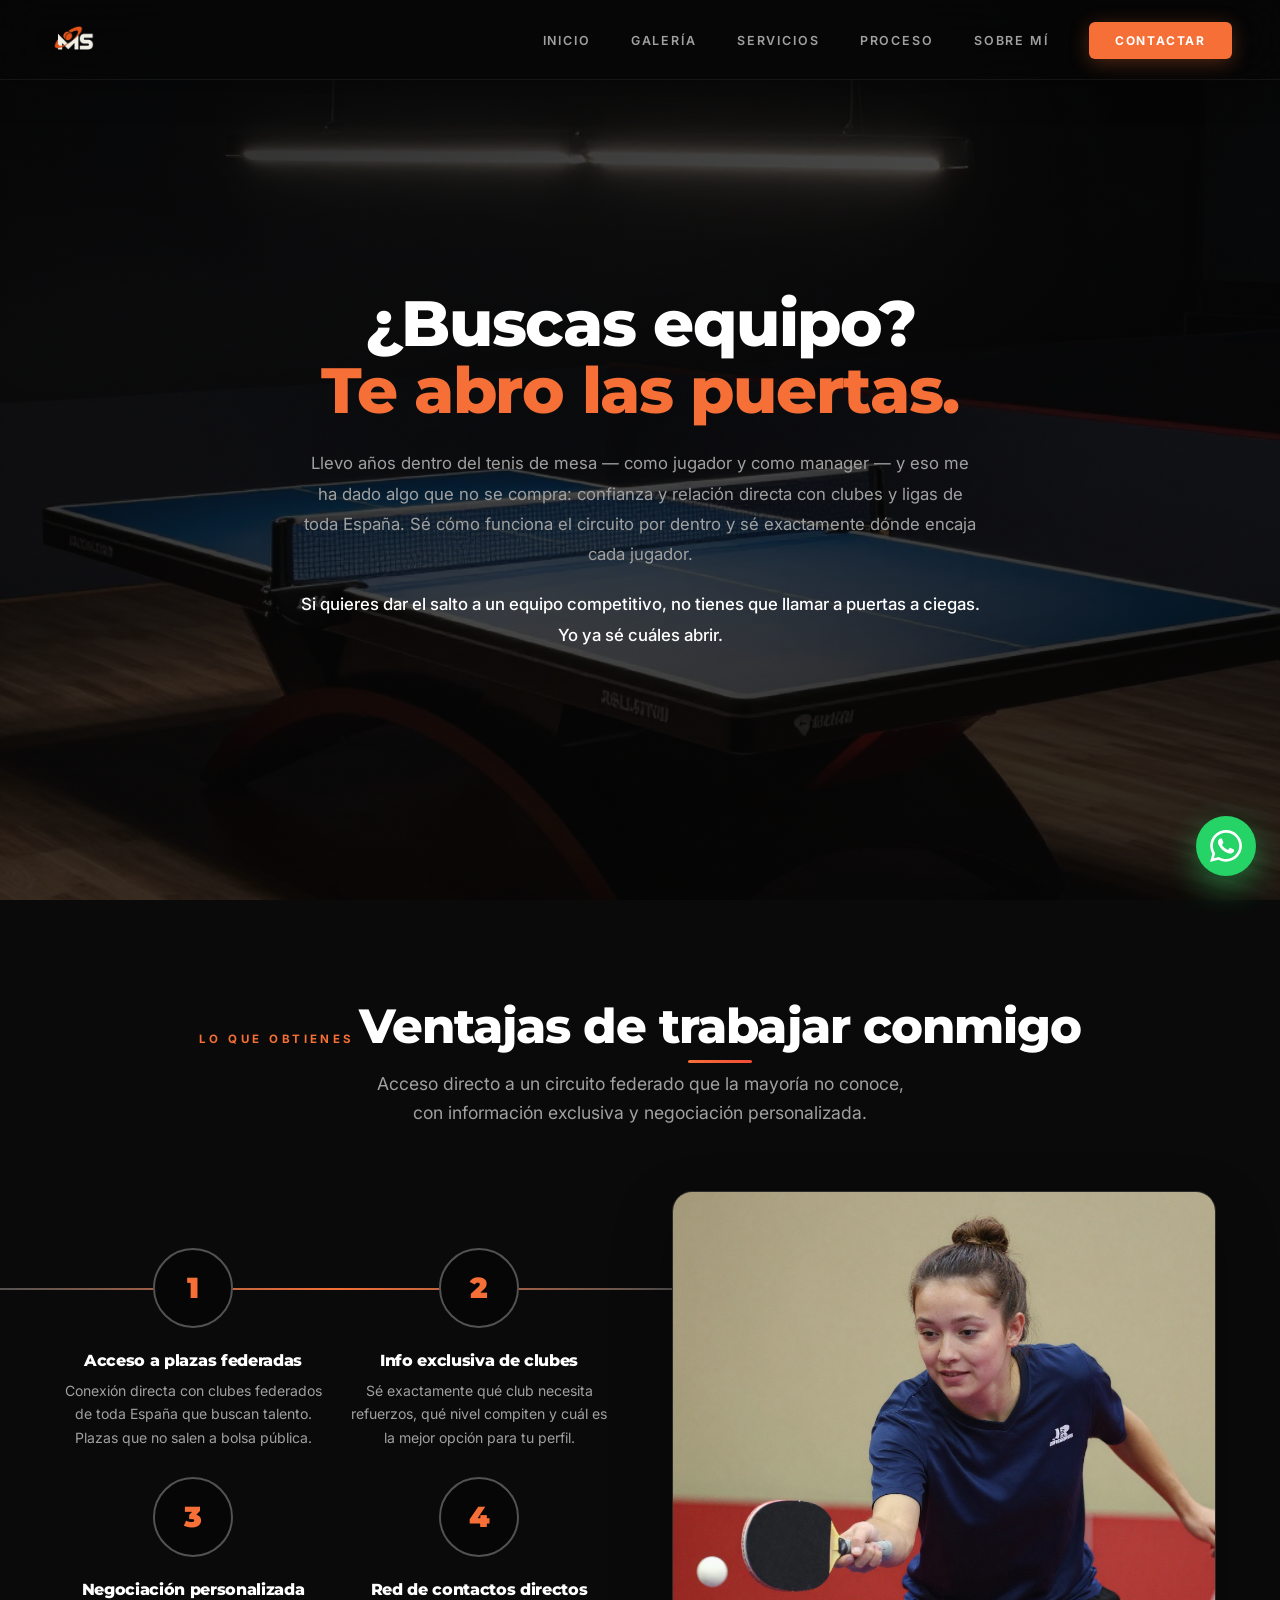
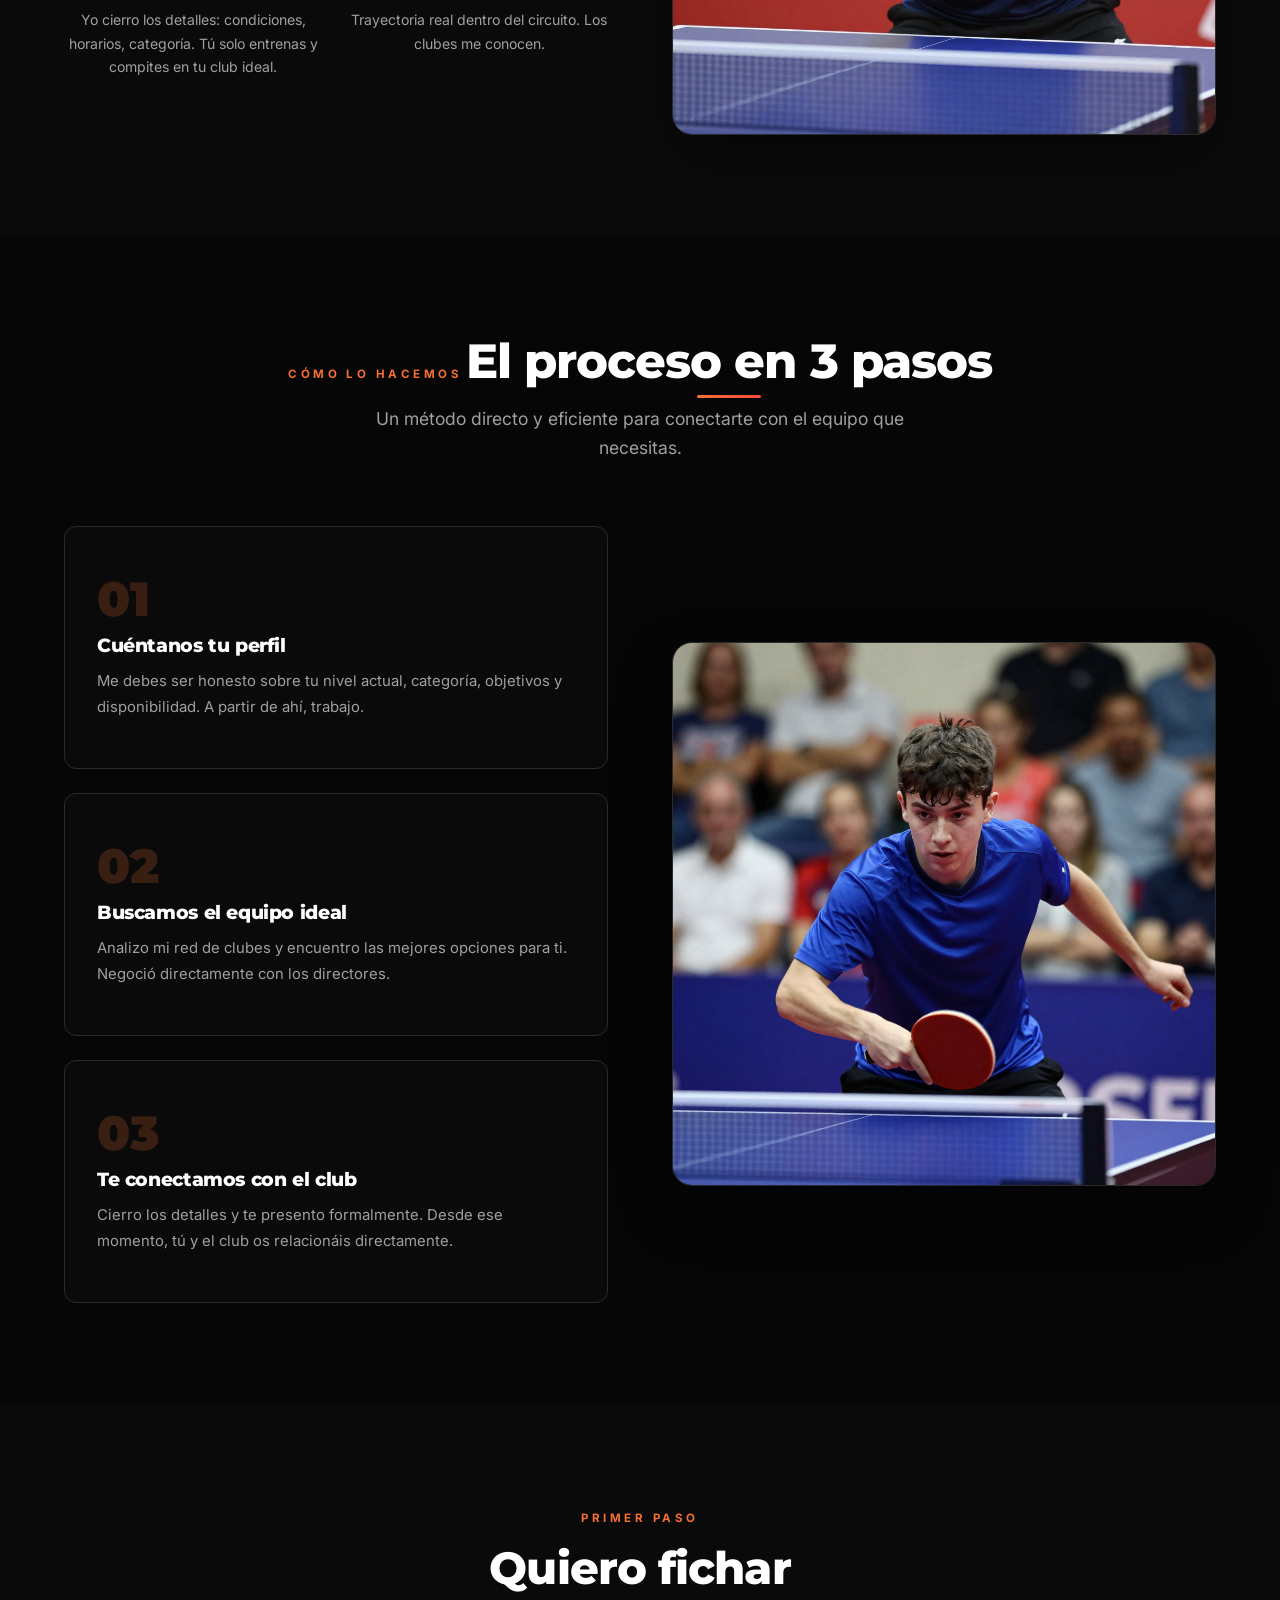
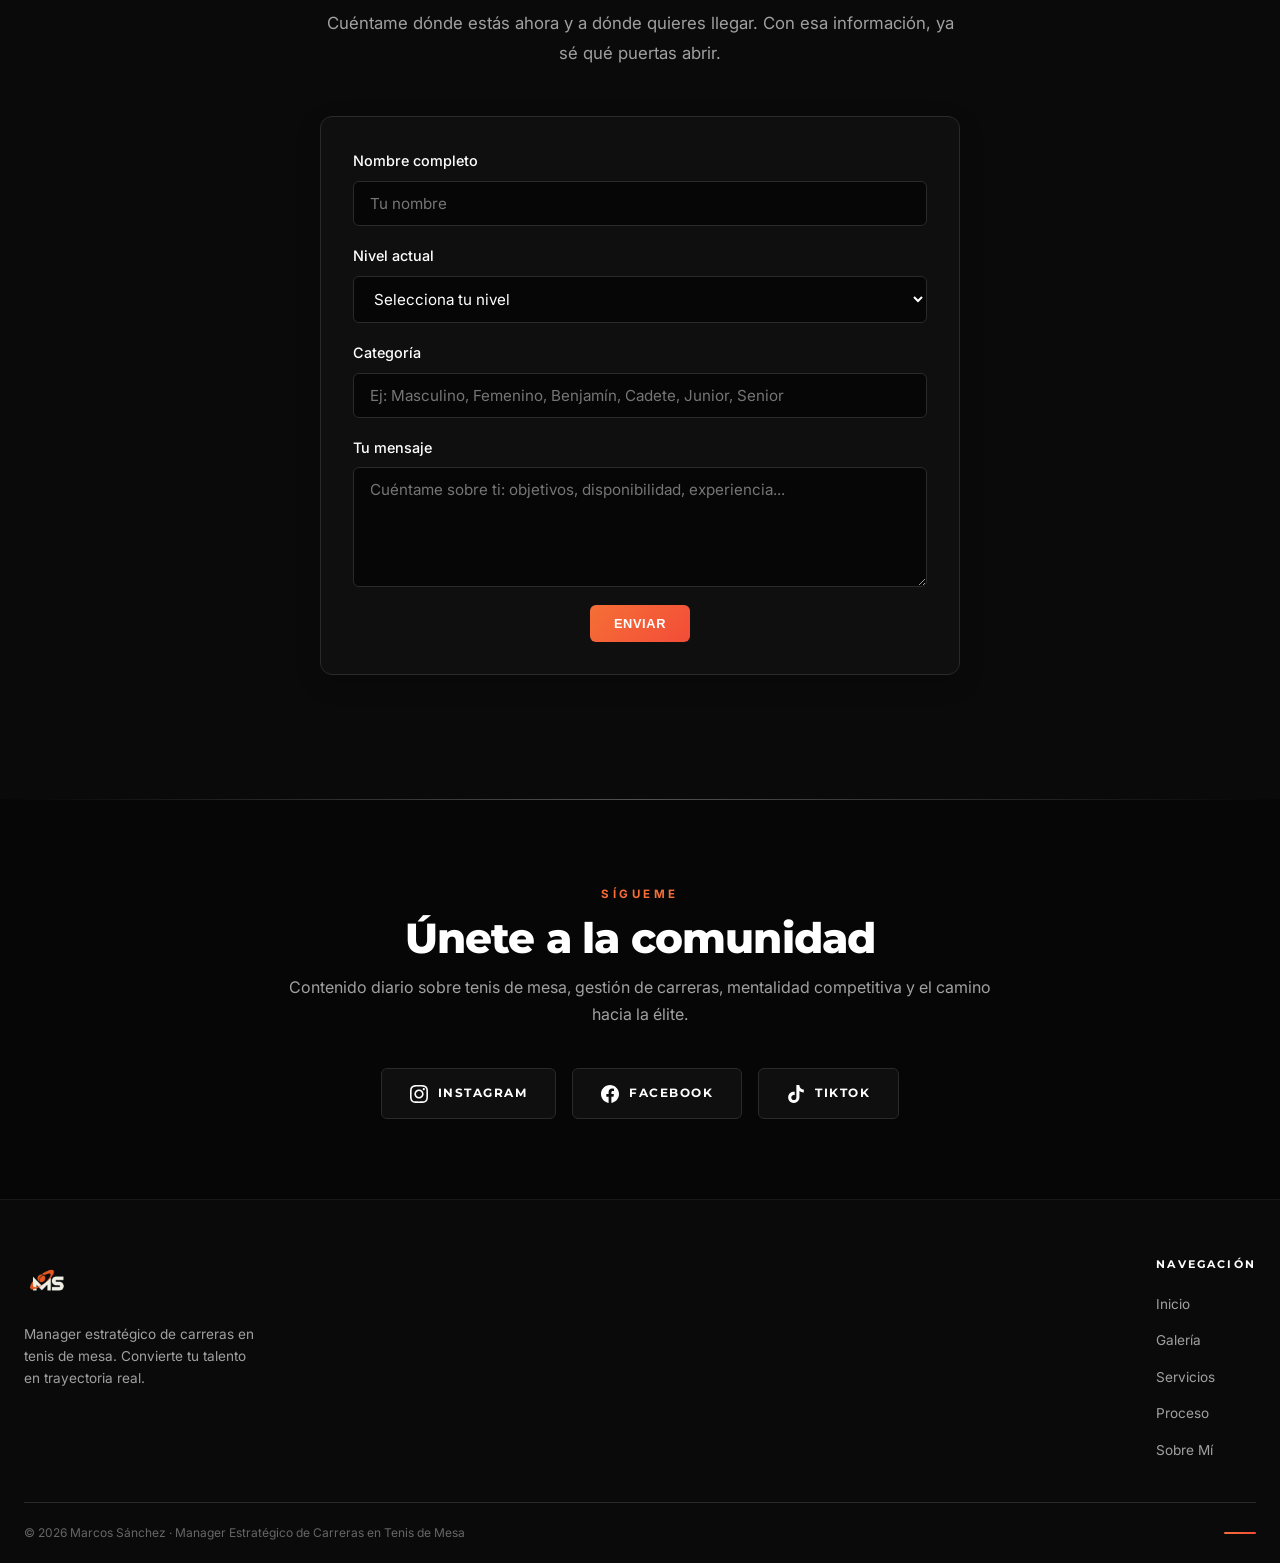
==== fichajes.html @ 92ba045b "Add fichajes page and new images" ====
<!DOCTYPE html>
<html lang="es">
<head>
  <meta charset="UTF-8">
  <meta name="viewport" content="width=device-width, initial-scale=1.0">
  <title>Servicio de Fichajes | Marcos Sánchez — Manager Estratégico de Carreras</title>
  <meta name="description" content="Servicio de intermediación de fichajes: conecta con clubes competitivos y equipos federados en España. Negocia tu entrada al circuito con asesoría estratégica.">
  <link rel="stylesheet" href="css/main.css">
  <style>
    /* ── Estilos específicos de fichajes.html ── */

    /* Hero */
    .hero-fichajes {
      min-height: 100vh;
      display: flex;
      align-items: center;
      position: relative;
      overflow: hidden;
      padding: 140px 24px 100px;
    }

    .hero-fichajes__bg {
      position: absolute;
      inset: 0;
      z-index: 0;
    }

    .hero-fichajes__bg img {
      width: 100%;
      height: 100%;
      object-fit: cover;
      object-position: center 30%;
      opacity: 0.5;
    }

    .hero-fichajes__bg::after {
      content: '';
      position: absolute;
      inset: 0;
      background: linear-gradient(
        135deg,
        rgba(6,6,6,0.70) 0%,
        rgba(6,6,6,0.45) 50%,
        rgba(6,6,6,0.65) 100%
      );
    }

    .hero-fichajes__inner {
      position: relative;
      z-index: 1;
      max-width: 1200px;
      margin: 0 auto;
      width: 100%;
      display: flex;
      flex-direction: column;
      align-items: center;
      text-align: center;
    }

    .hero-fichajes__badge {
      display: inline-block;
      background: var(--accent);
      color: #fff;
      padding: 9px 22px;
      font-size: 0.7rem;
      font-weight: 700;
      text-transform: uppercase;
      letter-spacing: 0.3em;
      border-radius: 3px;
      margin-bottom: 28px;
    }

    .hero-fichajes__title {
      font-size: clamp(2.4rem, 6vw, 4rem);
      line-height: 1.05;
      margin-bottom: 24px;
      max-width: 760px;
    }

    .hero-fichajes__title span {
      color: var(--accent);
    }

    .hero-fichajes__desc {
      font-size: 1.05rem;
      color: var(--text-muted);
      line-height: 1.8;
      margin-bottom: 20px;
      max-width: 680px;
    }

    .hero-fichajes__desc-long {
      display: block;
    }

    /* Timeline horizontal */
    .timeline { background: var(--bg-section); }

    .timeline__contenido {
      display: grid;
      grid-template-columns: 1fr 1fr;
      gap: 64px;
      align-items: center;
    }

    .timeline__grid {
      display: grid;
      grid-template-columns: repeat(2, 1fr);
      gap: 28px;
      position: relative;
    }

    .timeline__grid::before {
      content: '';
      position: absolute;
      top: 40px;
      left: -12%;
      right: -12%;
      height: 2px;
      background: linear-gradient(90deg, var(--border-mid), var(--accent), var(--border-mid));
      z-index: 0;
    }

    .timeline__img {
      position: relative;
    }

    .timeline__img img {
      width: 100%;
      height: auto;
      border-radius: var(--radius-lg);
      border: 1px solid var(--border);
      box-shadow: 0 24px 60px rgba(0,0,0,0.3);
    }

    .timeline__point {
      text-align: center;
      position: relative;
      z-index: 1;
    }

    .timeline__circle {
      width: 80px;
      height: 80px;
      background: var(--bg);
      border: 2px solid var(--border-mid);
      border-radius: 50%;
      display: flex;
      align-items: center;
      justify-content: center;
      margin: 0 auto 24px;
      font-family: 'Montserrat', sans-serif;
      font-weight: 900;
      font-size: 1.8rem;
      color: var(--accent);
      transition: all var(--transition);
    }

    .timeline__point:hover .timeline__circle {
      border-color: var(--accent);
      background: var(--accent);
      color: #fff;
      box-shadow: 0 8px 24px rgba(245,111,54,0.35);
    }

    .timeline__point h3 {
      font-size: 1rem;
      margin-bottom: 10px;
    }

    .timeline__point p {
      color: var(--text-muted);
      font-size: 0.88rem;
      line-height: 1.65;
    }

    /* Flujo de 3 pasos */
    .flujo { background: var(--bg); }

    .flujo__contenido {
      display: grid;
      grid-template-columns: 1fr 1fr;
      gap: 64px;
      align-items: center;
    }

    .flujo__pasos {
      display: grid;
      grid-template-columns: 1fr;
      gap: 24px;
    }

    .flujo__img {
      position: relative;
    }

    .flujo__img img {
      width: 100%;
      height: auto;
      border-radius: var(--radius-lg);
      border: 1px solid var(--border);
      box-shadow: 0 24px 60px rgba(0,0,0,0.3);
    }

    .paso-flujo {
      background: var(--bg-section);
      border: 1px solid var(--border);
      border-radius: var(--radius-md);
      padding: 48px 32px;
      position: relative;
      overflow: hidden;
      transition: all var(--transition);
    }

    .paso-flujo::before {
      content: '';
      position: absolute;
      top: 0;
      left: 0;
      width: 100%;
      height: 3px;
      background: linear-gradient(90deg, var(--accent), var(--accent-alt));
      transform: scaleX(0);
      transition: transform var(--transition);
    }

    .paso-flujo:hover {
      border-color: var(--accent);
      transform: translateY(-6px);
      box-shadow: var(--shadow-accent);
    }

    .paso-flujo:hover::before {
      transform: scaleX(1);
    }

    .paso-flujo__num {
      font-family: 'Montserrat', sans-serif;
      font-size: 3rem;
      font-weight: 900;
      color: var(--accent);
      opacity: 0.2;
      line-height: 1;
      margin-bottom: 12px;
    }

    .paso-flujo h3 {
      font-size: 1.2rem;
      margin-bottom: 12px;
    }

    .paso-flujo p {
      color: var(--text-muted);
      font-size: 0.93rem;
      line-height: 1.75;
    }

    /* Formulario CTA */
    .cta-formulario { background: var(--bg-section); }

    .cta-formulario__inner {
      max-width: 640px;
      margin: 0 auto;
      text-align: center;
    }

    .cta-formulario h2 {
      font-size: clamp(2rem, 5vw, 2.8rem);
      margin-bottom: 16px;
    }

    .cta-formulario__desc {
      color: var(--text-muted);
      font-size: 1.05rem;
      margin-bottom: 48px;
      line-height: 1.75;
    }

    .formulario {
      display: grid;
      gap: 18px;
      margin-bottom: 24px;
      background: var(--bg-card);
      border: 1px solid var(--border);
      border-radius: var(--radius-md);
      padding: 32px;
      box-shadow: 0 8px 24px rgba(0,0,0,0.2);
    }

    .form-group {
      display: flex;
      flex-direction: column;
      text-align: left;
    }

    .form-group label {
      font-size: 0.9rem;
      font-weight: 500;
      color: var(--text);
      margin-bottom: 8px;
    }

    .form-group input,
    .form-group select,
    .form-group textarea {
      background: var(--bg);
      border: 1px solid var(--border);
      border-radius: var(--radius-sm);
      padding: 12px 16px;
      font-family: 'Inter', sans-serif;
      font-size: 0.95rem;
      color: var(--text);
      transition: all var(--transition);
    }

    .form-group input:focus,
    .form-group select:focus,
    .form-group textarea:focus {
      outline: none;
      border-color: var(--accent);
      box-shadow: 0 0 0 3px rgba(245, 111, 54, 0.1);
    }

    .form-group textarea {
      resize: vertical;
      min-height: 120px;
    }

    .formulario__btn {
      background: linear-gradient(135deg, var(--accent), var(--accent-alt));
      color: #fff;
      border: none;
      padding: 11px 24px;
      font-size: 0.8rem;
      font-weight: 600;
      border-radius: var(--radius-sm);
      cursor: pointer;
      transition: all var(--transition);
      text-transform: uppercase;
      letter-spacing: 0.05em;
      display: block;
      width: fit-content;
      margin: 0 auto;
    }

    .formulario__btn:hover {
      transform: translateY(-2px);
      box-shadow: 0 12px 32px rgba(245, 111, 54, 0.28);
    }

    /* ── Responsive ── */
    @media (max-width: 1024px) {
      .hero-fichajes {
        padding: 110px 20px 80px;
        min-height: 90vh;
      }

      .timeline__grid {
        grid-template-columns: repeat(2, 1fr);
        gap: 24px;
      }

      .timeline__grid::before {
        display: none;
      }
    }

    @media (max-width: 900px) {
      .flujo__contenido {
        grid-template-columns: 1fr;
        gap: 40px;
      }

      .timeline__contenido {
        grid-template-columns: 1fr;
        gap: 40px;
      }

      .timeline__grid {
        grid-template-columns: repeat(2, 1fr);
      }

      .timeline__grid::before {
        display: none;
      }
    }

    @media (max-width: 768px) {
      .hero-fichajes {
        padding: 90px 18px 60px;
      }

      .hero-fichajes__title {
        font-size: clamp(1.8rem, 6vw, 2.8rem);
        margin-bottom: 16px;
      }

      .hero-fichajes__desc {
        font-size: 0.95rem;
        line-height: 1.65;
      }

      .hero-fichajes__desc-long {
        display: none;
      }

      .hero-fichajes__badge {
        font-size: 0.58rem;
        letter-spacing: 0.2em;
        padding: 7px 14px;
        margin-bottom: 18px;
      }

      .timeline__circle {
        width: 64px;
        height: 64px;
        font-size: 1.4rem;
        margin-bottom: 18px;
      }

      .timeline__point h3 {
        font-size: 0.95rem;
      }

      .paso-flujo {
        padding: 36px 24px;
      }

      .paso-flujo__num {
        font-size: 2.2rem;
      }

      .paso-flujo h3 {
        font-size: 1.05rem;
      }

      .cta-formulario h2 {
        font-size: clamp(1.5rem, 5vw, 2rem);
      }

      .cta-formulario__desc {
        font-size: 0.95rem;
        margin-bottom: 36px;
      }

      .formulario {
        padding: 24px;
      }
    }

    @media (max-width: 540px) {
      .hero-fichajes {
        padding: 84px 16px 50px;
        min-height: auto;
      }

      .hero-fichajes__title {
        font-size: clamp(1.35rem, 7vw, 1.8rem);
        line-height: 1.15;
      }

      .timeline__grid {
        gap: 18px;
      }

      .timeline__circle {
        width: 56px;
        height: 56px;
        font-size: 1.2rem;
      }

      .paso-flujo {
        padding: 28px 20px;
      }

      .paso-flujo__num {
        font-size: 2rem;
      }

      .cta-formulario h2 {
        font-size: clamp(1.3rem, 7vw, 1.7rem);
      }

      .formulario {
        gap: 14px;
      }
    }

    @media (max-width: 380px) {
      .hero-fichajes__title {
        font-size: 1.3rem;
      }

      .timeline__circle {
        width: 52px;
        height: 52px;
        font-size: 1rem;
      }

      .cta-formulario h2 {
        font-size: 1.25rem;
      }
    }
  </style>
</head>
<body>

  <!-- ══ NAV ═══════════════════════════════════════════════ -->
  <header class="nav">
    <div class="nav__inner">
      <a href="index.html" class="nav__logo"><img src="img/logo-nav.png" alt="Marcos Sánchez"></a>
      <ul class="nav__links">
        <li><a href="index.html">Inicio</a></li>
        <li><a href="index.html#galeria">Galería</a></li>
        <li><a href="index.html#servicios">Servicios</a></li>
        <li><a href="index.html#proceso">Proceso</a></li>
        <li><a href="trayectoria.html">Sobre Mí</a></li>
        <li><a href="#contacto" class="nav__cta">Contactar</a></li>
      </ul>
      <button class="nav__hamburger" aria-label="Menú">
        <span></span><span></span><span></span>
      </button>
    </div>
  </header>

  <nav class="nav__mobile">
    <a href="index.html">Inicio</a>
    <a href="index.html#galeria">Galería</a>
    <a href="index.html#servicios">Servicios</a>
    <a href="index.html#proceso">Proceso</a>
    <a href="trayectoria.html">Sobre Mí</a>
    <a href="#contacto">Contactar</a>
  </nav>

  <!-- ══ HERO ══════════════════════════════════════════════ -->
  <section class="hero-fichajes" id="inicio">
    <div class="hero-fichajes__bg">
      <img src="img/magnific_mesa-de-tenis-de-mesa-vis_2953480863.png" alt="Tenis de mesa de alto nivel" loading="lazy">
    </div>
    <div class="hero-fichajes__inner">
      <h1 class="hero-fichajes__title reveal">
        ¿Buscas equipo?<br>
        <span>Te abro las puertas.</span>
      </h1>
      <p class="hero-fichajes__desc hero-fichajes__desc-long reveal reveal-delay-1">
        Llevo años dentro del tenis de mesa — como jugador y como manager — y eso me ha dado algo que no se compra: confianza y relación directa con clubes y ligas de toda España. Sé cómo funciona el circuito por dentro y sé exactamente dónde encaja cada jugador.
      </p>
      <p class="hero-fichajes__desc reveal reveal-delay-2" style="margin-bottom: 0; color: var(--text); font-weight: 500;">
        Si quieres dar el salto a un equipo competitivo, no tienes que llamar a puertas a ciegas. Yo ya sé cuáles abrir.
      </p>
    </div>
  </section>

  <!-- ══ TIMELINE ════════════════════════════════════════════ -->
  <section class="timeline" id="beneficios">
    <div class="container">
      <div class="section-header center reveal">
        <span class="label">Lo que obtienes</span>
        <h2 class="underline-accent">Ventajas de trabajar conmigo</h2>
        <p>Acceso directo a un circuito federado que la mayoría no conoce, con información exclusiva y negociación personalizada.</p>
      </div>
      <div class="timeline__contenido">
        <div class="timeline__grid">
        <div class="timeline__point reveal reveal-delay-1">
          <div class="timeline__circle">1</div>
          <h3>Acceso a plazas federadas</h3>
          <p>Conexión directa con clubes federados de toda España que buscan talento. Plazas que no salen a bolsa pública.</p>
        </div>
        <div class="timeline__point reveal reveal-delay-2">
          <div class="timeline__circle">2</div>
          <h3>Info exclusiva de clubes</h3>
          <p>Sé exactamente qué club necesita refuerzos, qué nivel compiten y cuál es la mejor opción para tu perfil.</p>
        </div>
        <div class="timeline__point reveal reveal-delay-3">
          <div class="timeline__circle">3</div>
          <h3>Negociación personalizada</h3>
          <p>Yo cierro los detalles: condiciones, horarios, categoría. Tú solo entrenas y compites en tu club ideal.</p>
        </div>
        <div class="timeline__point reveal reveal-delay-4">
          <div class="timeline__circle">4</div>
          <h3>Red de contactos directos</h3>
          <p>Trayectoria real dentro del circuito. Los clubes me conocen.</p>
        </div>
        </div>
        <div class="timeline__img reveal reveal-delay-2">
          <img src="img/magnific_jugador-joven-1722-en-ple_2953516154.png" alt="Jugador joven en competencia" loading="lazy">
        </div>
      </div>
    </div>
  </section>

  <!-- ══ FLUJO ═════════════════════════════════════════════ -->
  <section class="flujo" id="proceso">
    <div class="container">
      <div class="section-header center reveal">
        <span class="label">Cómo lo hacemos</span>
        <h2 class="underline-accent">El proceso en 3 pasos</h2>
        <p>Un método directo y eficiente para conectarte con el equipo que necesitas.</p>
      </div>
      <div class="flujo__contenido">
        <div class="flujo__pasos">
          <div class="paso-flujo reveal reveal-delay-1">
            <div class="paso-flujo__num">01</div>
            <h3>Cuéntanos tu perfil</h3>
            <p>Me debes ser honesto sobre tu nivel actual, categoría, objetivos y disponibilidad. A partir de ahí, trabajo.</p>
          </div>
          <div class="paso-flujo reveal reveal-delay-2">
            <div class="paso-flujo__num">02</div>
            <h3>Buscamos el equipo ideal</h3>
            <p>Analizo mi red de clubes y encuentro las mejores opciones para ti. Negoció directamente con los directores.</p>
          </div>
          <div class="paso-flujo reveal reveal-delay-3">
            <div class="paso-flujo__num">03</div>
            <h3>Te conectamos con el club</h3>
            <p>Cierro los detalles y te presento formalmente. Desde ese momento, tú y el club os relacionáis directamente.</p>
          </div>
        </div>
        <div class="flujo__img reveal reveal-delay-2">
          <img src="img/magnific_jugador-joven-1722-en-acc_2953480872.png" alt="Jugador en acción" loading="lazy">
        </div>
      </div>
    </div>
  </section>

  <!-- ══ CTA FORMULARIO ════════════════════════════════════ -->
  <section class="cta-formulario" id="contacto">
    <div class="container">
      <div class="cta-formulario__inner reveal">
        <span class="label">Primer paso</span>
        <h2>Quiero fichar</h2>
        <p class="cta-formulario__desc">
          Cuéntame dónde estás ahora y a dónde quieres llegar. Con esa información, ya sé qué puertas abrir.
        </p>

        <form class="formulario" id="formFichajes">
          <div class="form-group">
            <label for="nombre">Nombre completo</label>
            <input type="text" id="nombre" name="nombre" placeholder="Tu nombre" required>
          </div>

          <div class="form-group">
            <label for="nivel">Nivel actual</label>
            <select id="nivel" name="nivel" required>
              <option value="">Selecciona tu nivel</option>
              <option value="Amateur">Amateur</option>
              <option value="Regional">Regional</option>
              <option value="Nacional">Nacional</option>
              <option value="Élite">Élite</option>
              <option value="Otro">Otro</option>
            </select>
          </div>

          <div class="form-group">
            <label for="categoria">Categoría</label>
            <input type="text" id="categoria" name="categoria" placeholder="Ej: Masculino, Femenino, Benjamín, Cadete, Junior, Senior" required>
          </div>

          <div class="form-group">
            <label for="mensaje">Tu mensaje</label>
            <textarea id="mensaje" name="mensaje" placeholder="Cuéntame sobre ti: objetivos, disponibilidad, experiencia..." required></textarea>
          </div>

          <button type="submit" class="formulario__btn">Enviar</button>
        </form>
      </div>
    </div>
  </section>

  <!-- ══ REDES SOCIALES ════════════════════════════════════ -->
  <section class="redes">
    <div class="redes__inner reveal">
      <span class="label">Sígueme</span>
      <h2>Únete a la comunidad</h2>
      <p>Contenido diario sobre tenis de mesa, gestión de carreras, mentalidad competitiva y el camino hacia la élite.</p>
      <div class="redes__grid">
        <a href="https://www.instagram.com/el_marqui_0222?igsh=d2ZiNzN6b3VoMmRw&utm_source=qr" target="_blank" rel="noopener" class="red-btn red-btn--instagram">
          <svg viewBox="0 0 24 24" fill="currentColor"><path d="M12 2.163c3.204 0 3.584.012 4.85.07 3.252.148 4.771 1.691 4.919 4.919.058 1.265.069 1.645.069 4.849 0 3.205-.012 3.584-.069 4.849-.149 3.225-1.664 4.771-4.919 4.919-1.266.058-1.644.07-4.85.07-3.204 0-3.584-.012-4.849-.07-3.26-.149-4.771-1.699-4.919-4.92-.058-1.265-.07-1.644-.07-4.849 0-3.204.013-3.583.07-4.849.149-3.227 1.664-4.771 4.919-4.919 1.266-.057 1.645-.069 4.849-.069zm0-2.163c-3.259 0-3.667.014-4.947.072-4.358.2-6.78 2.618-6.98 6.98-.059 1.281-.073 1.689-.073 4.948 0 3.259.014 3.668.072 4.948.2 4.358 2.618 6.78 6.98 6.98 1.281.058 1.689.072 4.948.072 3.259 0 3.668-.014 4.948-.072 4.354-.2 6.782-2.618 6.979-6.98.059-1.28.073-1.689.073-4.948 0-3.259-.014-3.667-.072-4.947-.196-4.354-2.617-6.78-6.979-6.98-1.281-.059-1.69-.073-4.949-.073zm0 5.838c-3.403 0-6.162 2.759-6.162 6.162s2.759 6.163 6.162 6.163 6.162-2.759 6.162-6.163c0-3.403-2.759-6.162-6.162-6.162zm0 10.162c-2.209 0-4-1.79-4-4 0-2.209 1.791-4 4-4s4 1.791 4 4c0 2.21-1.791 4-4 4zm6.406-11.845c-.796 0-1.441.645-1.441 1.44s.645 1.44 1.441 1.44c.795 0 1.439-.645 1.439-1.44s-.644-1.44-1.439-1.44z"/></svg>
          Instagram
        </a>
        <a href="https://www.facebook.com/share/U6rBfZrzLXdcktxu/?mibextid=LQQJ4d" target="_blank" rel="noopener" class="red-btn red-btn--facebook">
          <svg viewBox="0 0 24 24" fill="currentColor"><path d="M24 12.073c0-6.627-5.373-12-12-12s-12 5.373-12 12c0 5.99 4.388 10.954 10.125 11.854v-8.385H7.078v-3.47h3.047V9.43c0-3.007 1.792-4.669 4.533-4.669 1.312 0 2.686.235 2.686.235v2.953H15.83c-1.491 0-1.956.925-1.956 1.874v2.25h3.328l-.532 3.47h-2.796v8.385C19.612 23.027 24 18.062 24 12.073z"/></svg>
          Facebook
        </a>
        <a href="https://www.tiktok.com/@marcos.antonio.sa089?_t=8oLvyQIfCaX&_r=1" target="_blank" rel="noopener" class="red-btn red-btn--tiktok">
          <svg viewBox="0 0 24 24" fill="currentColor"><path d="M12.525.02c1.31-.02 2.61-.01 3.91-.02.08 1.53.63 3.09 1.75 4.17 1.12 1.11 2.7 1.62 4.24 1.79v4.03c-1.44-.05-2.89-.35-4.2-.97-.57-.26-1.1-.59-1.62-.93-.01 2.92.01 5.84-.02 8.75-.08 1.4-.54 2.79-1.35 3.94-1.31 1.92-3.58 3.17-5.91 3.21-1.43.08-2.86-.31-4.08-1.03-2.02-1.19-3.44-3.37-3.65-5.71-.02-.5-.03-1-.01-1.49.18-1.9 1.12-3.72 2.58-4.96 1.66-1.44 3.98-2.13 6.15-1.72.02 1.48-.04 2.96-.04 4.44-.99-.32-2.15-.23-3.02.37-.63.41-1.11 1.04-1.36 1.75-.21.51-.15 1.07-.14 1.61.24 1.64 1.82 3.02 3.5 2.87 1.12-.01 2.19-.66 2.77-1.61.19-.33.4-.67.41-1.06.1-1.79.06-3.57.07-5.36.01-4.03-.01-8.05.02-12.07z"/></svg>
          TikTok
        </a>
      </div>
    </div>
  </section>

  <!-- ══ FOOTER ═════════════════════════════════════════════ -->
  <footer class="footer">
    <div class="footer__top">
      <div class="footer__brand">
        <a href="index.html" class="footer__logo">
          <img src="img/logo-nav.png" alt="Marcos Sánchez">
        </a>
        <p class="footer__tagline">Manager estratégico de carreras en tenis de mesa. Convierte tu talento en trayectoria real.</p>
      </div>
      <nav class="footer__nav">
        <div class="footer__nav-group">
          <p class="footer__nav-title">Navegación</p>
          <ul class="footer__links">
            <li><a href="index.html">Inicio</a></li>
            <li><a href="index.html#galeria">Galería</a></li>
            <li><a href="index.html#servicios">Servicios</a></li>
            <li><a href="index.html#proceso">Proceso</a></li>
            <li><a href="trayectoria.html">Sobre Mí</a></li>
          </ul>
        </div>
      </nav>
    </div>
    <div class="footer__bottom">
      <p class="footer__copy">© 2026 Marcos Sánchez · Manager Estratégico de Carreras en Tenis de Mesa</p>
      <div class="footer__accent-line"></div>
    </div>
  </footer>

  <!-- ══ WHATSAPP FLOTANTE ════════════════════════════════ -->
  <a href="https://wa.me/34614448067?text=Hola%20Marcos%2C%20me%20interesa%20saber%20m%C3%A1s%20sobre%20tus%20servicios"
     target="_blank" rel="noopener" class="wa-float" aria-label="Contactar por WhatsApp">
    <svg viewBox="0 0 24 24" aria-hidden="true">
      <path d="M.057 24l1.687-6.163a11.867 11.867 0 0 1-1.587-5.946C.16 5.335 5.495 0 12.05 0a11.817 11.817 0 0 1 8.413 3.488 11.824 11.824 0 0 1 3.48 8.414c-.003 6.557-5.338 11.892-11.893 11.892a11.9 11.9 0 0 1-5.688-1.448L.057 24zm6.597-3.807c1.676.995 3.276 1.591 5.392 1.592 5.448 0 9.886-4.434 9.889-9.885.002-5.462-4.415-9.89-9.881-9.892-5.452 0-9.887 4.434-9.889 9.884-.001 2.225.651 3.891 1.746 5.634l-.999 3.648 3.742-.981zm11.387-5.464c-.074-.124-.272-.198-.57-.347-.297-.149-1.758-.868-2.031-.967-.272-.099-.47-.149-.669.149-.198.297-.768.967-.941 1.165-.173.198-.347.223-.644.074-.297-.149-1.255-.462-2.39-1.475-.883-.788-1.48-1.761-1.653-2.059-.173-.297-.018-.458.13-.606.134-.133.297-.347.446-.521.151-.172.2-.296.3-.495.099-.198.05-.372-.025-.521-.075-.149-.669-1.611-.916-2.206-.242-.579-.487-.501-.669-.51l-.57-.01c-.198 0-.52.074-.792.372s-1.04 1.016-1.04 2.479 1.065 2.876 1.213 3.074c.149.198 2.095 3.2 5.076 4.487.709.306 1.263.489 1.694.626.712.226 1.36.194 1.872.118.571-.085 1.758-.719 2.006-1.413.248-.694.248-1.289.173-1.413z"/>
    </svg>
    <span class="wa-float__tooltip">Escríbeme</span>
  </a>

  <script>
    document.getElementById('formFichajes').addEventListener('submit', function(e) {
      e.preventDefault();

      const nombre = document.getElementById('nombre').value;
      const nivel = document.getElementById('nivel').value;
      const categoria = document.getElementById('categoria').value;
      const mensaje = document.getElementById('mensaje').value;

      const whatsappMessage = `Hola Marcos, me interesa el servicio de fichajes.

Nombre: ${nombre}
Nivel: ${nivel}
Categoría: ${categoria}
Mensaje: ${mensaje}`;

      const encodedMessage = encodeURIComponent(whatsappMessage);
      const whatsappUrl = `https://wa.me/34614448067?text=${encodedMessage}`;

      window.open(whatsappUrl, '_blank');
    });
  </script>

  <script src="js/main.js"></script>
</body>
</html>
---- css/main.css ----
/* ============================================================
   MARCOS SÁNCHEZ — Manager Estratégico de Carreras
   Tipografía: Inter (cuerpo) + Montserrat (títulos)
   Paleta: #060606 bg | #0A0A0A section | #525252 border
           #F56F36 accent | #F34C38 accent-hover | #FFFFFF text
   ============================================================ */

/* ── Google Fonts ─────────────────────────────────────────── */
@import url('https://fonts.googleapis.com/css2?family=Inter:wght@300;400;500;600;700&family=Montserrat:wght@700;800;900&display=swap');

/* ── Variables ────────────────────────────────────────────── */
:root {
  --bg:            #060606;
  --bg-section:    #0A0A0A;
  --bg-card:       #0f0f0f;
  --bg-elevated:   #181818;
  --border:        #2a2a2a;
  --border-mid:    #525252;
  --accent:        #F56F36;
  --accent-alt:    #F34C38;
  --accent-glow:   rgba(245, 111, 54, 0.18);
  --text:          #FFFFFF;
  --text-muted:    #A0A0A0;
  --text-faint:    #666;
  --radius-sm:     6px;
  --radius-md:     12px;
  --radius-lg:     20px;
  --transition:    0.35s cubic-bezier(0.4, 0, 0.2, 1);
  --shadow-accent: 0 20px 50px rgba(245, 111, 54, 0.15);
}

/* ── Reset ────────────────────────────────────────────────── */
*, *::before, *::after { margin: 0; padding: 0; box-sizing: border-box; }

html {
  scroll-behavior: smooth;
  font-size: 16px;
  -webkit-text-size-adjust: 100%;
  scroll-padding-top: 80px;
}

body {
  font-family: 'Inter', system-ui, sans-serif;
  background: var(--bg);
  color: var(--text);
  line-height: 1.65;
  overflow-x: hidden;
  -webkit-font-smoothing: antialiased;
  min-width: 320px;
}

img, video, iframe { max-width: 100%; }

::selection { background: var(--accent); color: #fff; }

img { max-width: 100%; display: block; }

a { color: var(--accent-alt); text-decoration: none; transition: color var(--transition); }
a:hover { color: var(--accent); }

/* ── Tipografía ───────────────────────────────────────────── */
h1, h2, h3, h4, h5 {
  font-family: 'Montserrat', sans-serif;
  font-weight: 800;
  line-height: 1.1;
  letter-spacing: -0.02em;
}

.label {
  display: inline-block;
  font-size: 0.72rem;
  font-weight: 700;
  text-transform: uppercase;
  letter-spacing: 0.3em;
  color: var(--accent);
  margin-bottom: 1rem;
}

/* ── Layout ───────────────────────────────────────────────── */
.container {
  max-width: 1200px;
  margin: 0 auto;
  padding: 0 24px;
}

section { padding: 100px 24px; }

.section-header {
  margin-bottom: 64px;
}

.section-header h2 {
  font-size: clamp(2rem, 5vw, 3rem);
  margin-bottom: 16px;
}

.section-header p {
  font-size: 1.1rem;
  color: var(--text-muted);
  max-width: 560px;
}

.section-header.center {
  text-align: center;
}

.section-header.center p {
  margin: 0 auto;
}

/* Línea decorativa bajo títulos */
.underline-accent {
  display: inline-block;
  position: relative;
}

.underline-accent::after {
  content: '';
  position: absolute;
  bottom: -10px;
  left: 0;
  width: 64px;
  height: 3px;
  background: linear-gradient(90deg, var(--accent), var(--accent-alt));
  border-radius: 2px;
}

.section-header.center .underline-accent::after {
  left: 50%;
  transform: translateX(-50%);
}

/* ── Nav ──────────────────────────────────────────────────── */
.nav {
  position: fixed;
  top: 0; left: 0; right: 0;
  z-index: 200;
  height: 80px;
  display: flex;
  align-items: center;
  padding: 0 48px;
  background: rgba(6, 6, 6, 0.9);
  backdrop-filter: blur(24px);
  -webkit-backdrop-filter: blur(24px);
  border-bottom: 1px solid rgba(255,255,255,0.06);
  transition: background var(--transition), box-shadow var(--transition);
  box-shadow: 0 1px 40px rgba(0,0,0,0.4);
}

.nav__inner {
  max-width: 1280px;
  margin: 0 auto;
  width: 100%;
  display: flex;
  align-items: center;
  justify-content: space-between;
}

.nav__logo {
  display: flex;
  align-items: center;
}

.nav__logo img {
  height: 58px;
  width: auto;
  display: block;
  mix-blend-mode: screen;
  transition: opacity var(--transition);
}

@media (hover: hover) {
  .nav__logo img:hover { opacity: 0.85; }
}

.nav__links {
  display: flex;
  gap: 40px;
  list-style: none;
  align-items: center;
}

.nav__links a {
  color: var(--text-muted);
  font-size: 0.78rem;
  font-weight: 600;
  text-transform: uppercase;
  letter-spacing: 0.15em;
  transition: color var(--transition);
  position: relative;
  padding-bottom: 4px;
}

.nav__links a::after {
  content: '';
  position: absolute;
  bottom: -2px; left: 0;
  width: 0; height: 2px;
  background: var(--accent);
  border-radius: 1px;
  transition: width var(--transition);
}

@media (hover: hover) {
  .nav__links a:hover { color: var(--text); }
  .nav__links a:hover::after { width: 100%; }
}

.nav__links a.active { color: var(--text); }
.nav__links a.active::after { width: 100%; }

.nav__cta {
  background: var(--accent) !important;
  color: #fff !important;
  padding: 11px 26px !important;
  border-radius: var(--radius-sm) !important;
  font-size: 0.75rem !important;
  font-weight: 700 !important;
  letter-spacing: 0.15em !important;
  transition: all var(--transition) !important;
  box-shadow: 0 4px 20px rgba(245,111,54,0.3);
}

.nav__cta::after { display: none !important; }

@media (hover: hover) {
  .nav__cta:hover {
    background: var(--accent-alt) !important;
    transform: translateY(-2px) !important;
    box-shadow: 0 8px 28px rgba(245,111,54,0.4) !important;
    color: #fff !important;
  }
}

/* Hamburger */
.nav__hamburger {
  display: none;
  flex-direction: column;
  gap: 5px;
  cursor: pointer;
  padding: 4px;
  background: none;
  border: none;
}

.nav__hamburger span {
  display: block;
  width: 24px;
  height: 2px;
  background: var(--text);
  border-radius: 2px;
  transition: all var(--transition);
}

.nav__hamburger.open span:nth-child(1) { transform: translateY(7px) rotate(45deg); }
.nav__hamburger.open span:nth-child(2) { opacity: 0; }
.nav__hamburger.open span:nth-child(3) { transform: translateY(-7px) rotate(-45deg); }

/* Mobile menu */
.nav__mobile {
  display: none;
  position: fixed;
  top: 64px; left: 0; right: 0;
  background: var(--bg-section);
  border-bottom: 1px solid var(--border);
  padding: 24px 24px 32px;
  z-index: 199;
  flex-direction: column;
  gap: 4px;
  max-height: calc(100vh - 64px);
  overflow-y: auto;
  box-shadow: 0 24px 48px rgba(0,0,0,0.4);
}

.nav__mobile.open { display: flex; }

.nav__mobile a {
  padding: 14px 4px !important;
}

.nav__mobile a {
  color: var(--text-muted);
  font-size: 1rem;
  font-weight: 600;
  text-transform: uppercase;
  letter-spacing: 0.1em;
  padding: 8px 0;
  border-bottom: 1px solid var(--border);
}

@media (hover: hover) {
  .nav__mobile a:hover { color: var(--accent); }
}

/* ── Botones ──────────────────────────────────────────────── */
.btn {
  display: inline-block;
  font-family: 'Montserrat', sans-serif;
  font-weight: 700;
  font-size: 0.8rem;
  text-transform: uppercase;
  letter-spacing: 0.18em;
  padding: 16px 36px;
  border-radius: var(--radius-sm);
  border: none;
  cursor: pointer;
  transition: all var(--transition);
}

.btn-primary {
  background: var(--accent);
  color: #fff;
}

@media (hover: hover) {
  .btn-primary:hover {
    background: var(--accent-alt);
    color: #fff;
    transform: translateY(-3px);
    box-shadow: 0 16px 40px rgba(245, 111, 54, 0.35);
  }
}

.btn-primary.active {
  background: var(--accent-alt);
  color: #fff;
  transform: translateY(-3px);
  box-shadow: 0 16px 40px rgba(245, 111, 54, 0.35);
}

.btn-outline {
  background: transparent;
  color: var(--text);
  border: 1px solid var(--border-mid);
}

@media (hover: hover) {
  .btn-outline:hover {
    border-color: var(--accent);
    color: var(--accent);
    transform: translateY(-3px);
  }
}

.btn-outline.active {
  border-color: var(--accent);
  color: var(--accent);
  transform: translateY(-3px);
}

/* ── Cards genéricas ──────────────────────────────────────── */
.card {
  background: var(--bg-card);
  border: 1px solid var(--border);
  border-radius: var(--radius-md);
  padding: 36px 28px;
  transition: all var(--transition);
}

@media (hover: hover) {
  .card:hover {
    border-color: var(--accent);
    transform: translateY(-6px);
    box-shadow: var(--shadow-accent);
  }
}

.card.active {
  border-color: var(--accent);
  transform: translateY(-6px);
  box-shadow: var(--shadow-accent);
}

/* ── Tags / badges ────────────────────────────────────────── */
.badge {
  display: inline-flex;
  align-items: center;
  gap: 8px;
  background: var(--bg-elevated);
  border: 1px solid var(--border);
  padding: 8px 20px;
  border-radius: 100px;
  font-size: 0.72rem;
  font-weight: 600;
  text-transform: uppercase;
  letter-spacing: 0.2em;
  color: var(--text-muted);
  margin-bottom: 28px;
}

.badge .dot {
  width: 7px; height: 7px;
  background: var(--accent);
  border-radius: 50%;
  animation: pulse 2s infinite;
}

@keyframes pulse {
  0%, 100% { opacity: 1; }
  50% { opacity: 0.3; }
}

/* ── Stats row ────────────────────────────────────────────── */
.stats-row {
  display: grid;
  grid-template-columns: repeat(4, 1fr);
  gap: 1px;
  background: var(--border);
  border-radius: var(--radius-md);
  overflow: hidden;
}

.stat-item {
  background: var(--bg-card);
  padding: 40px 28px;
  text-align: center;
  transition: background var(--transition);
}

@media (hover: hover) {
  .stat-item:hover { background: var(--bg-elevated); }
}

.stat-item.active { background: var(--bg-elevated); }

.stat-item__number {
  font-family: 'Montserrat', sans-serif;
  font-size: clamp(2rem, 4vw, 2.8rem);
  font-weight: 900;
  color: var(--accent);
  line-height: 1;
  margin-bottom: 8px;
}

.stat-item__label {
  font-size: 0.72rem;
  color: var(--text-muted);
  text-transform: uppercase;
  letter-spacing: 0.15em;
}

/* ── Reveal animation ─────────────────────────────────────── */
.reveal {
  opacity: 0;
  transform: translateY(36px);
  transition: opacity 0.8s ease, transform 0.8s ease;
}

.reveal.visible {
  opacity: 1;
  transform: translateY(0);
}

.reveal-delay-1 { transition-delay: 0.1s; }
.reveal-delay-2 { transition-delay: 0.2s; }
.reveal-delay-3 { transition-delay: 0.3s; }
.reveal-delay-4 { transition-delay: 0.4s; }

/* ── Lightbox ─────────────────────────────────────────────── */
.lightbox {
  display: none;
  position: fixed;
  inset: 0;
  z-index: 9999;
  align-items: center;
  justify-content: center;
  background: rgba(0, 0, 0, 0.96);
  padding: 40px;
  cursor: pointer;
}

.lightbox.active { display: flex; animation: lb-in 0.2s ease; }

@keyframes lb-in { from { opacity: 0; } to { opacity: 1; } }

.lightbox__img {
  max-width: 90vw;
  max-height: 90vh;
  border-radius: var(--radius-md);
  box-shadow: 0 40px 100px rgba(0,0,0,0.7);
  cursor: default;
  animation: lb-zoom 0.3s cubic-bezier(0.23, 1, 0.32, 1);
}

@keyframes lb-zoom {
  from { transform: scale(0.88); opacity: 0; }
  to   { transform: scale(1);    opacity: 1; }
}

.lightbox__close {
  position: absolute;
  top: 24px; right: 28px;
  width: 48px; height: 48px;
  display: flex; align-items: center; justify-content: center;
  font-size: 1.6rem;
  color: var(--text-muted);
  background: var(--bg-card);
  border: 1px solid var(--border);
  border-radius: 50%;
  cursor: pointer;
  transition: all var(--transition);
  line-height: 1;
}

@media (hover: hover) {
  .lightbox__close:hover { color: var(--text); background: var(--bg-elevated); }
}

/* ── Redes sociales CTA ───────────────────────────────────── */
.redes {
  background: var(--bg);
  padding: 80px 24px;
  text-align: center;
  position: relative;
  overflow: hidden;
}

.redes::before {
  content: '';
  position: absolute;
  top: 0; left: 0; right: 0;
  height: 1px;
  background: linear-gradient(90deg, transparent, var(--border-mid), transparent);
}

.redes__inner {
  max-width: 720px;
  margin: 0 auto;
}

.redes__inner .label { margin-bottom: 12px; }

.redes__inner h2 {
  font-size: clamp(1.8rem, 4vw, 2.6rem);
  margin-bottom: 12px;
}

.redes__inner p {
  color: var(--text-muted);
  font-size: 1rem;
  margin-bottom: 40px;
  line-height: 1.7;
}

.redes__grid {
  display: flex;
  justify-content: center;
  gap: 16px;
  flex-wrap: wrap;
}

.red-btn {
  display: inline-flex;
  align-items: center;
  gap: 10px;
  padding: 14px 28px;
  border-radius: var(--radius-sm);
  border: 1px solid var(--border);
  background: var(--bg-card);
  color: var(--text);
  font-family: 'Montserrat', sans-serif;
  font-size: 0.78rem;
  font-weight: 700;
  text-transform: uppercase;
  letter-spacing: 0.12em;
  transition: all var(--transition);
  text-decoration: none;
}

.red-btn svg {
  width: 18px; height: 18px;
  flex-shrink: 0;
  transition: transform var(--transition);
}

@media (hover: hover) {
  .red-btn:hover {
    transform: translateY(-4px);
    color: #fff;
  }

  .red-btn:hover svg { transform: scale(1.15); }

  .red-btn--instagram:hover {
    background: linear-gradient(135deg, #833ab4, #fd1d1d, #fcb045);
    border-color: transparent;
    box-shadow: 0 12px 32px rgba(253,29,29,0.25);
  }

  .red-btn--facebook:hover {
    background: #1877f2;
    border-color: transparent;
    box-shadow: 0 12px 32px rgba(24,119,242,0.25);
  }

  .red-btn--tiktok:hover {
    background: #010101;
    border-color: #69c9d0;
    box-shadow: 0 12px 32px rgba(105,201,208,0.2);
  }
}

/* ── Footer ───────────────────────────────────────────────── */
.footer {
  background: var(--bg-section);
  border-top: 1px solid rgba(255,255,255,0.06);
  padding: 0 24px;
}

.footer__top {
  max-width: 1280px;
  margin: 0 auto;
  padding: 56px 0 40px;
  display: flex;
  align-items: flex-start;
  justify-content: space-between;
  gap: 40px;
  flex-wrap: wrap;
  border-bottom: 1px solid var(--border);
}

.footer__brand {}

.footer__logo {
  display: block;
  margin-bottom: 16px;
}

.footer__logo img {
  height: 52px;
  width: auto;
  mix-blend-mode: screen;
}

.footer__tagline {
  color: var(--text-muted);
  font-size: 0.85rem;
  line-height: 1.6;
  max-width: 240px;
}

.footer__nav {
  display: flex;
  gap: 64px;
  flex-wrap: wrap;
}

.footer__nav-group {}

.footer__nav-title {
  font-family: 'Montserrat', sans-serif;
  font-size: 0.68rem;
  font-weight: 700;
  text-transform: uppercase;
  letter-spacing: 0.2em;
  color: var(--text);
  margin-bottom: 16px;
}

.footer__links {
  display: flex;
  flex-direction: column;
  gap: 10px;
  list-style: none;
}

.footer__links a {
  color: var(--text-muted);
  font-size: 0.85rem;
  font-weight: 400;
  transition: color var(--transition);
}

@media (hover: hover) {
  .footer__links a:hover { color: var(--accent); }
}

.footer__bottom {
  max-width: 1280px;
  margin: 0 auto;
  padding: 20px 0;
  display: flex;
  align-items: center;
  justify-content: space-between;
  flex-wrap: wrap;
  gap: 12px;
}

.footer__copy {
  color: var(--text-faint);
  font-size: 0.75rem;
}

.footer__accent-line {
  width: 32px; height: 2px;
  background: linear-gradient(90deg, var(--accent), var(--accent-alt));
  border-radius: 1px;
}

/* ── Galería grid ─────────────────────────────────────────── */
.gallery-grid {
  display: grid;
  grid-template-columns: 2fr 1fr 1fr;
  grid-template-rows: 280px 280px;
  gap: 12px;
}

.gallery-grid .photo:first-child {
  grid-column: 1;
  grid-row: 1 / 3;
}

.photo {
  position: relative;
  border-radius: var(--radius-md);
  overflow: hidden;
  cursor: pointer;
  border: 1px solid var(--border);
  background: var(--bg-card);
}

.photo img {
  width: 100%; height: 100%;
  object-fit: cover;
  transition: transform 0.6s cubic-bezier(0.23, 1, 0.32, 1);
}

@media (hover: hover) {
  .photo:hover img { transform: scale(1.06); }

  .photo:hover .photo__overlay { opacity: 1; }
}

.photo.active img { transform: scale(1.06); }

.photo.active .photo__overlay { opacity: 1; }

.photo__overlay {
  position: absolute;
  inset: 0;
  background: linear-gradient(to top, rgba(0,0,0,0.65) 0%, transparent 55%);
  opacity: 0;
  display: flex;
  align-items: flex-end;
  padding: 20px;
  transition: opacity var(--transition);
}

.photo__overlay span {
  font-size: 0.75rem;
  font-weight: 700;
  text-transform: uppercase;
  letter-spacing: 0.15em;
  color: #fff;
}

/* ── Botón flotante de WhatsApp ───────────────────────────── */
.wa-float {
  position: fixed;
  bottom: 24px;
  right: 24px;
  z-index: 250;
  width: 60px;
  height: 60px;
  border-radius: 50%;
  background: #25D366;
  display: flex;
  align-items: center;
  justify-content: center;
  color: #fff;
  text-decoration: none;
  box-shadow: 0 12px 32px rgba(37, 211, 102, 0.45), 0 0 0 0 rgba(37, 211, 102, 0.55);
  transition: transform var(--transition), box-shadow var(--transition);
  animation: wa-pulse 2.4s ease-out infinite;
}

@media (hover: hover) {
  .wa-float:hover {
    transform: translateY(-3px) scale(1.05);
    box-shadow: 0 16px 40px rgba(37, 211, 102, 0.6);
    color: #fff;
  }

  .wa-float:hover .wa-float__tooltip {
    opacity: 1;
    transform: translateY(-50%) translateX(-4px);
  }
}

.wa-float svg {
  width: 32px;
  height: 32px;
  fill: currentColor;
}

.wa-float__tooltip {
  position: absolute;
  right: calc(100% + 12px);
  top: 50%;
  transform: translateY(-50%);
  background: var(--bg-card);
  border: 1px solid var(--border);
  color: var(--text);
  font-family: 'Montserrat', sans-serif;
  font-size: 0.72rem;
  font-weight: 700;
  text-transform: uppercase;
  letter-spacing: 0.12em;
  padding: 9px 14px;
  border-radius: var(--radius-sm);
  white-space: nowrap;
  opacity: 0;
  pointer-events: none;
  transition: opacity var(--transition), transform var(--transition);
}

@keyframes wa-pulse {
  0%   { box-shadow: 0 12px 32px rgba(37, 211, 102, 0.45), 0 0 0 0 rgba(37, 211, 102, 0.55); }
  70%  { box-shadow: 0 12px 32px rgba(37, 211, 102, 0.45), 0 0 0 18px rgba(37, 211, 102, 0); }
  100% { box-shadow: 0 12px 32px rgba(37, 211, 102, 0.45), 0 0 0 0 rgba(37, 211, 102, 0); }
}

@media (max-width: 540px) {
  .wa-float { width: 54px; height: 54px; bottom: 18px; right: 18px; }
  .wa-float svg { width: 28px; height: 28px; }
  .wa-float__tooltip { display: none; }
}

@media (prefers-reduced-motion: reduce) {
  .wa-float { animation: none; }
}

/* ══════════════════════════════════════════════════════════════
   TEXTURAS — inspiradas en el tablero ITTF
   Azul de mesa + bola naranja + grano + líneas de red
   ══════════════════════════════════════════════════════════════ */
:root {
  --table-blue:    #0a4d7a;
  --table-blue-deep: #062a45;
  --ball-glow:     rgba(245, 111, 54, 0.14);
  --ball-glow-soft: rgba(245, 111, 54, 0.07);
  --grain:         rgba(255, 255, 255, 0.022);
  --grain-strong:  rgba(255, 255, 255, 0.04);
  --net-line:      rgba(255, 255, 255, 0.05);
  --table-tint:    rgba(10, 77, 122, 0.22);
  --table-tint-soft: rgba(10, 77, 122, 0.10);
}

/* Línea sutil tipo "red" en el borde superior de tarjetas */
.problema__card,
.servicio,
.hito,
.colaboracion-box {
  background-color: var(--bg-card);
  background-image:
    radial-gradient(circle at 100% 0%, var(--ball-glow), transparent 45%),
    radial-gradient(circle at 0% 100%, var(--table-tint), transparent 60%),
    repeating-linear-gradient(45deg, transparent 0 18px, var(--grain) 18px 19px);
}

.problema__card:nth-child(2),
.servicio:nth-child(2),
.hito:nth-child(2) {
  background-image:
    radial-gradient(circle at 0% 0%, var(--table-tint), transparent 55%),
    radial-gradient(circle at 100% 100%, var(--ball-glow-soft), transparent 50%),
    repeating-linear-gradient(-45deg, transparent 0 18px, var(--grain) 18px 19px);
}

.problema__card:nth-child(3),
.servicio:nth-child(3),
.hito:nth-child(3) {
  background-image:
    radial-gradient(circle at 50% 0%, var(--ball-glow), transparent 55%),
    radial-gradient(circle at 50% 100%, var(--table-tint-soft), transparent 50%),
    repeating-linear-gradient(90deg, transparent 0 22px, var(--grain) 22px 23px);
}

.servicio:nth-child(4),
.hito:nth-child(4) {
  background-image:
    radial-gradient(circle at 0% 50%, var(--table-tint), transparent 55%),
    radial-gradient(circle at 100% 50%, var(--ball-glow-soft), transparent 50%),
    repeating-linear-gradient(0deg, transparent 0 22px, var(--grain) 22px 23px);
}

.hito:nth-child(5) {
  background-image:
    radial-gradient(circle at 100% 100%, var(--ball-glow), transparent 50%),
    repeating-linear-gradient(135deg, transparent 0 16px, var(--grain) 16px 17px);
}

.hito:nth-child(6) {
  background-image:
    radial-gradient(circle at 0% 50%, var(--table-tint), transparent 60%),
    radial-gradient(circle at 100% 50%, var(--ball-glow-soft), transparent 50%),
    repeating-linear-gradient(45deg, transparent 0 14px, var(--grain) 14px 15px);
}

/* Stats con tinte azul de mesa */
.stat-item {
  background-image:
    radial-gradient(circle at 50% 0%, var(--table-tint-soft), transparent 65%);
}

@media (hover: hover) {
  .stat-item:hover {
    background-image:
      radial-gradient(circle at 50% 0%, var(--table-tint), transparent 65%);
  }
}

.stat-item.active {
  background-image:
    radial-gradient(circle at 50% 0%, var(--table-tint), transparent 65%);
}

/* Pasos del proceso — bola naranja en cada número */
.paso__num {
  background-image:
    radial-gradient(circle at 30% 30%, rgba(255,255,255,0.08), transparent 55%),
    radial-gradient(circle at 70% 70%, var(--ball-glow), transparent 60%);
}

/* Lista de ángulos con tinte alterno */
.angulos__list li:nth-child(even) {
  background-image:
    linear-gradient(90deg, var(--table-tint-soft) 0%, transparent 60%);
}

/* Tarjetas de metodología (trayectoria) */
.metod__card-body {
  background-image:
    radial-gradient(circle at 100% 0%, var(--ball-glow), transparent 50%),
    linear-gradient(180deg, #0d2638 0%, var(--bg-section) 100%) !important;
}

.metod__card:nth-child(2) .metod__card-body {
  background-image:
    radial-gradient(circle at 0% 100%, var(--table-tint), transparent 55%),
    linear-gradient(180deg, #1a1411 0%, var(--bg-section) 100%) !important;
}

.metod__card:nth-child(3) .metod__card-body {
  background-image:
    radial-gradient(circle at 50% 0%, var(--ball-glow-soft), transparent 60%),
    linear-gradient(180deg, #102836 0%, var(--bg-section) 100%) !important;
}

/* Caja de colaboración con doble tinte */
.colaboracion-box {
  background-image:
    radial-gradient(circle at 90% 10%, var(--ball-glow), transparent 45%),
    radial-gradient(circle at 10% 90%, var(--table-tint), transparent 55%),
    repeating-linear-gradient(45deg, transparent 0 24px, var(--grain) 24px 25px),
    linear-gradient(135deg, var(--bg) 0%, #0e1822 100%) !important;
}

/* Secciones con fondo de "mesa" */
.problema,
.proceso,
.cta-final,
.galeria,
.metodologia,
.hitos {
  background-image:
    radial-gradient(ellipse 600px 320px at 85% 15%, var(--ball-glow-soft), transparent 70%),
    radial-gradient(ellipse 500px 280px at 10% 85%, var(--table-tint-soft), transparent 70%);
}

/* Cuadrícula tipo "court" para secciones claras */
.experiencia,
.servicios,
.angulos,
.bio-section,
.video-section {
  position: relative;
}

.experiencia::before,
.servicios::before,
.angulos::before,
.bio-section::before,
.video-section::before {
  content: '';
  position: absolute;
  inset: 0;
  pointer-events: none;
  background-image:
    repeating-linear-gradient(0deg, transparent 0 90px, var(--grain) 90px 91px),
    repeating-linear-gradient(90deg, transparent 0 90px, var(--grain) 90px 91px);
  z-index: 0;
  opacity: 0.7;
}

.experiencia > .container,
.servicios > .container,
.angulos > .container,
.bio-section > .container,
.video-section > .container {
  position: relative;
  z-index: 1;
}

/* Línea central tipo "red" decorativa para CTA */
.cta-final::after,
.cta-page::after {
  content: '';
  position: absolute;
  bottom: 0; left: 50%;
  transform: translateX(-50%);
  width: 120px; height: 2px;
  background: linear-gradient(90deg, transparent, var(--accent), transparent);
  border-radius: 2px;
}

/* Hover refuerza el brillo de la bola */
@media (hover: hover) {
  .problema__card:hover,
  .servicio:hover,
  .hito:hover {
    background-image:
      radial-gradient(circle at 100% 0%, rgba(245,111,54,0.22), transparent 50%),
      radial-gradient(circle at 0% 100%, rgba(10, 77, 122, 0.32), transparent 60%),
      repeating-linear-gradient(45deg, transparent 0 18px, var(--grain-strong) 18px 19px);
  }
}

.problema__card.active,
.servicio.active,
.hito.active {
  background-image:
    radial-gradient(circle at 100% 0%, rgba(245,111,54,0.22), transparent 50%),
    radial-gradient(circle at 0% 100%, rgba(10, 77, 122, 0.32), transparent 60%),
    repeating-linear-gradient(45deg, transparent 0 18px, var(--grain-strong) 18px 19px);
}

/* ══════════════════════════════════════════════════════════════
   RESPONSIVE — breakpoints
     ≥1024 desktop
     ≤1024 tablet landscape
     ≤900  tablet portrait
     ≤768  mobile L
     ≤540  mobile M
     ≤380  mobile S
   ══════════════════════════════════════════════════════════════ */

/* Tablet landscape */
@media (max-width: 1024px) {
  section { padding: 80px 20px; }
  .nav { padding: 0 24px; height: 72px; }
  .nav__logo img { height: 50px; }
  .nav__links { gap: 28px; }
  .nav__links a { font-size: 0.72rem; letter-spacing: 0.1em; }

  .container { padding: 0 20px; }

  .stats-row { grid-template-columns: repeat(4, 1fr); }
  .stat-item { padding: 28px 16px; }
  .stat-item__number { font-size: 1.8rem; }
  .stat-item__label { font-size: 0.65rem; letter-spacing: 0.1em; }
}

/* Mobile L — Hamburger active */
@media (max-width: 768px) {
  .nav__links, .nav__cta { display: none; }
  .nav__hamburger { display: flex; }
  .nav { padding: 0 20px; height: 64px; }
  .nav__logo img { height: 48px; }

  html { scroll-padding-top: 64px; }

  section { padding: 56px 18px; }

  .section-header { margin-bottom: 40px; }
  .section-header h2 { font-size: clamp(1.4rem, 5.5vw, 1.85rem); }
  .section-header p { font-size: 0.92rem; }

  .label { font-size: 0.65rem; letter-spacing: 0.22em; }

  .badge { font-size: 0.65rem; letter-spacing: 0.16em; padding: 6px 16px; }

  .btn {
    padding: 13px 22px;
    font-size: 0.68rem;
    letter-spacing: 0.12em;
    max-width: 100%;
    word-break: break-word;
  }

  .stats-row { grid-template-columns: repeat(2, 1fr); }
  .stat-item { padding: 28px 16px; }

  /* Galería */
  .gallery-grid {
    grid-template-columns: 1fr 1fr;
    grid-template-rows: auto;
    gap: 10px;
  }

  .gallery-grid .photo:first-child {
    grid-column: 1 / -1;
    grid-row: auto;
    height: 240px;
  }

  .gallery-grid .photo { height: 160px; }

  /* Lightbox */
  .lightbox { padding: 16px; }
  .lightbox__close { top: 12px; right: 12px; width: 40px; height: 40px; font-size: 1.4rem; }

  /* Footer */
  .footer { padding: 0 20px; }
  .footer__top {
    flex-direction: column;
    gap: 32px;
    padding: 44px 0 32px;
  }
  .footer__nav { gap: 28px 40px; }
  .footer__bottom {
    justify-content: center;
    flex-direction: column;
    text-align: center;
    padding: 18px 0;
  }
  .footer__logo img { height: 50px; }
  .footer__tagline { max-width: 100%; font-size: 0.82rem; }

  /* Redes */
  .redes { padding: 64px 20px; }
  .redes__inner h2 { font-size: clamp(1.5rem, 5vw, 1.9rem); }
  .redes__grid { gap: 12px; }
  .red-btn {
    flex: 1 1 calc(33.333% - 8px);
    justify-content: center;
    min-width: 140px;
    padding: 12px 18px;
    font-size: 0.7rem;
    letter-spacing: 0.1em;
  }
}

/* Mobile M */
@media (max-width: 540px) {
  section { padding: 48px 16px; }

  .nav { padding: 0 16px; height: 60px; }
  .nav__logo img { height: 44px; }
  html { scroll-padding-top: 60px; }
  .nav__mobile { top: 60px; padding: 24px 22px; }

  .section-header h2 { font-size: clamp(1.25rem, 6.5vw, 1.6rem); }
  .section-header p { font-size: 0.88rem; }

  .gallery-grid {
    grid-template-columns: 1fr;
    gap: 10px;
  }

  .gallery-grid .photo,
  .gallery-grid .photo:first-child { height: 220px; }

  .stats-row { grid-template-columns: repeat(2, 1fr); }
  .stat-item { padding: 22px 12px; }
  .stat-item__number { font-size: 1.6rem; }

  /* Botones más cómodos para tap — anchos automáticos, no full width */
  .btn {
    width: auto;
    display: inline-block;
    text-align: center;
    padding: 12px 22px;
    font-size: 0.66rem;
    letter-spacing: 0.1em;
  }

  .footer { padding: 0 16px; }
  .footer__nav { gap: 24px 32px; }
  .footer__nav-group { flex: 1 1 100%; }
  .red-btn {
    flex: 1 1 100%;
    min-width: 0;
  }

  .lightbox { padding: 8px; }
}

/* Mobile S */
@media (max-width: 380px) {
  .nav__logo img { height: 40px; }
  .footer__nav { gap: 22px; }
  .stats-row { grid-template-columns: 1fr 1fr; }
  .stat-item__number { font-size: 1.4rem; }
}
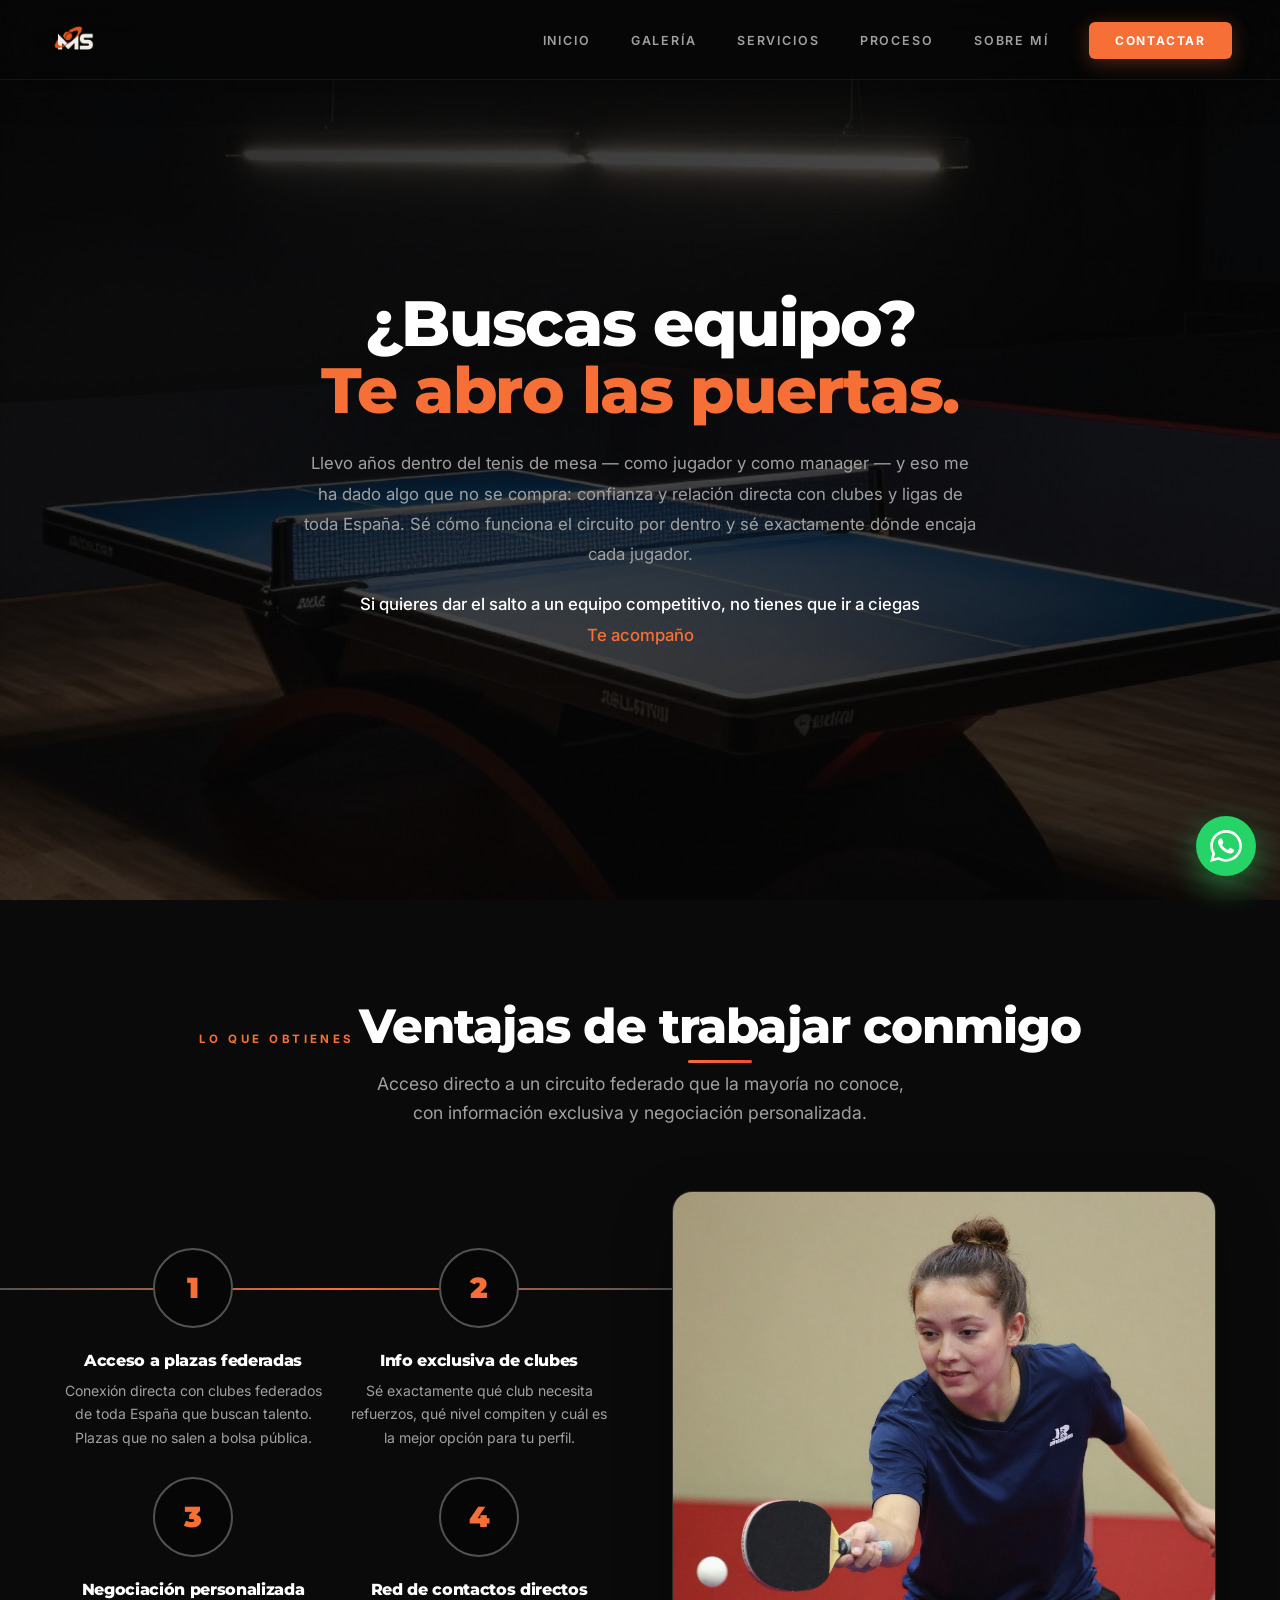
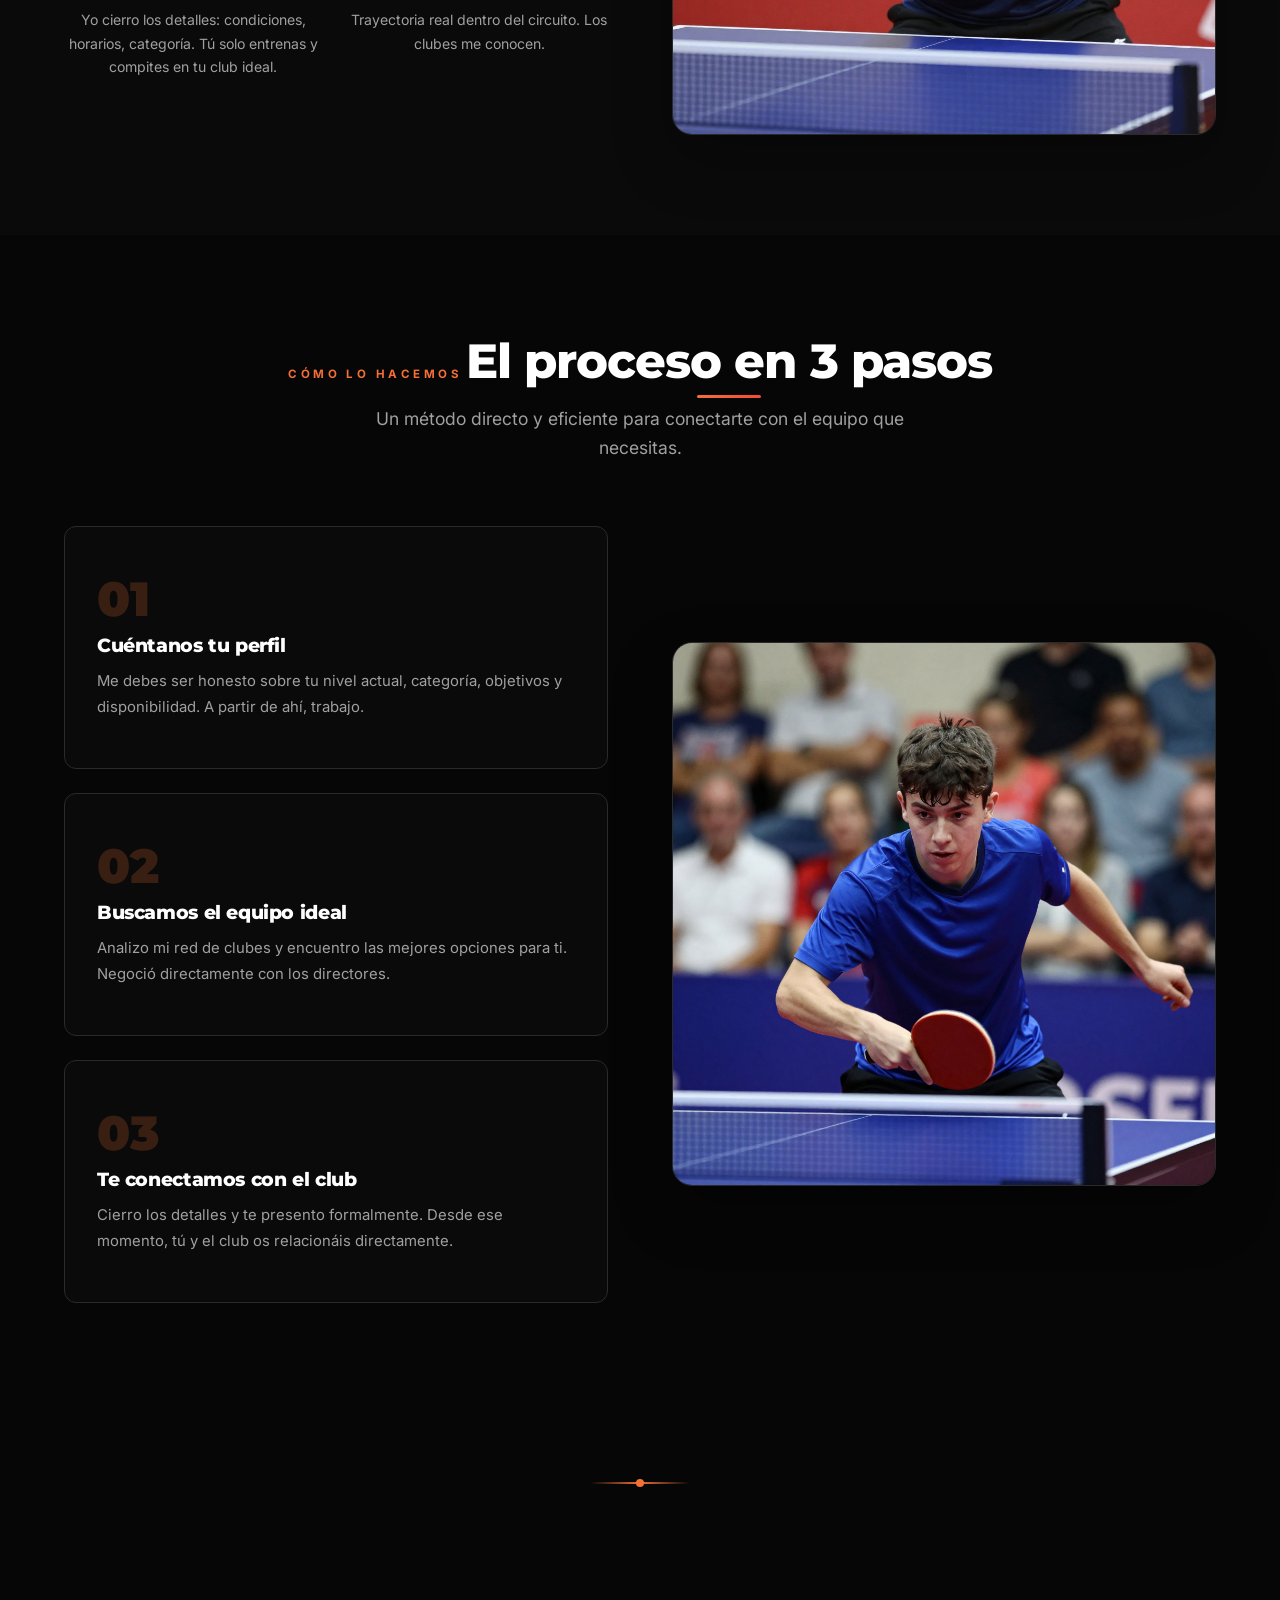
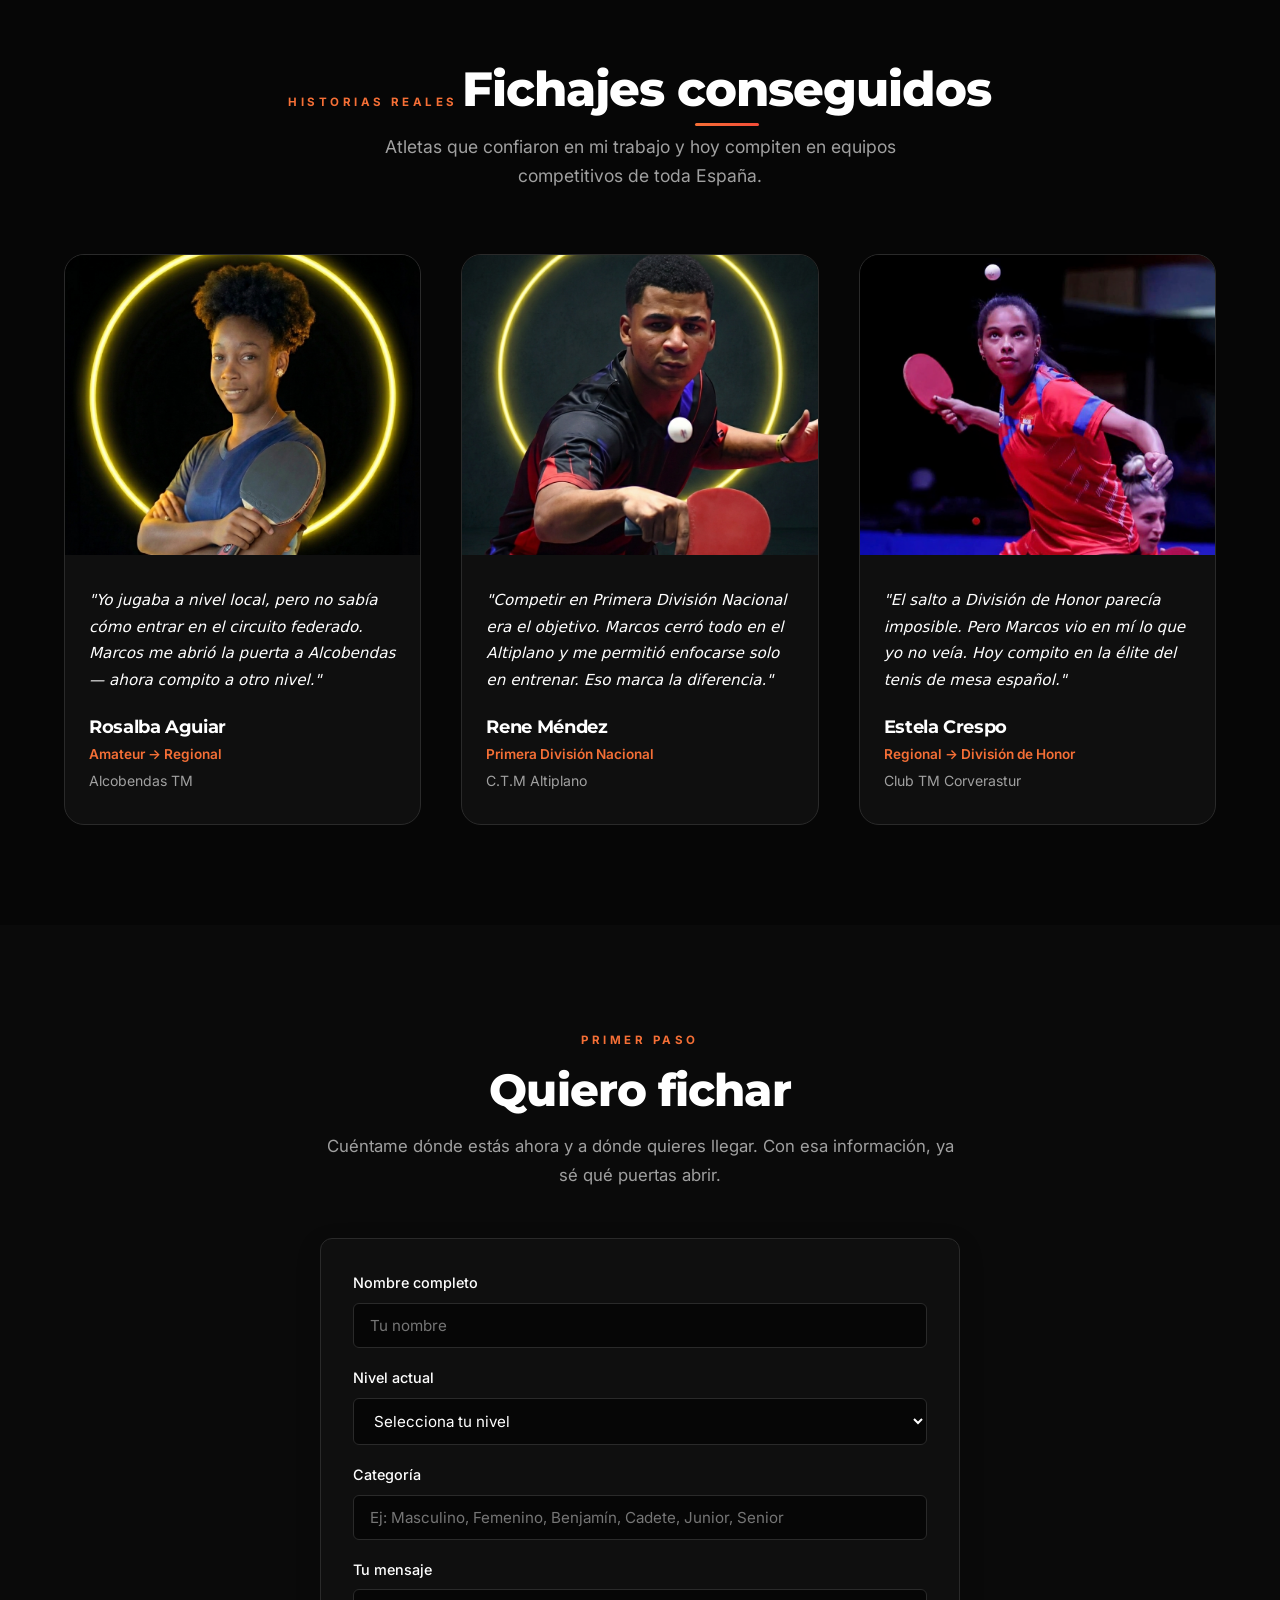
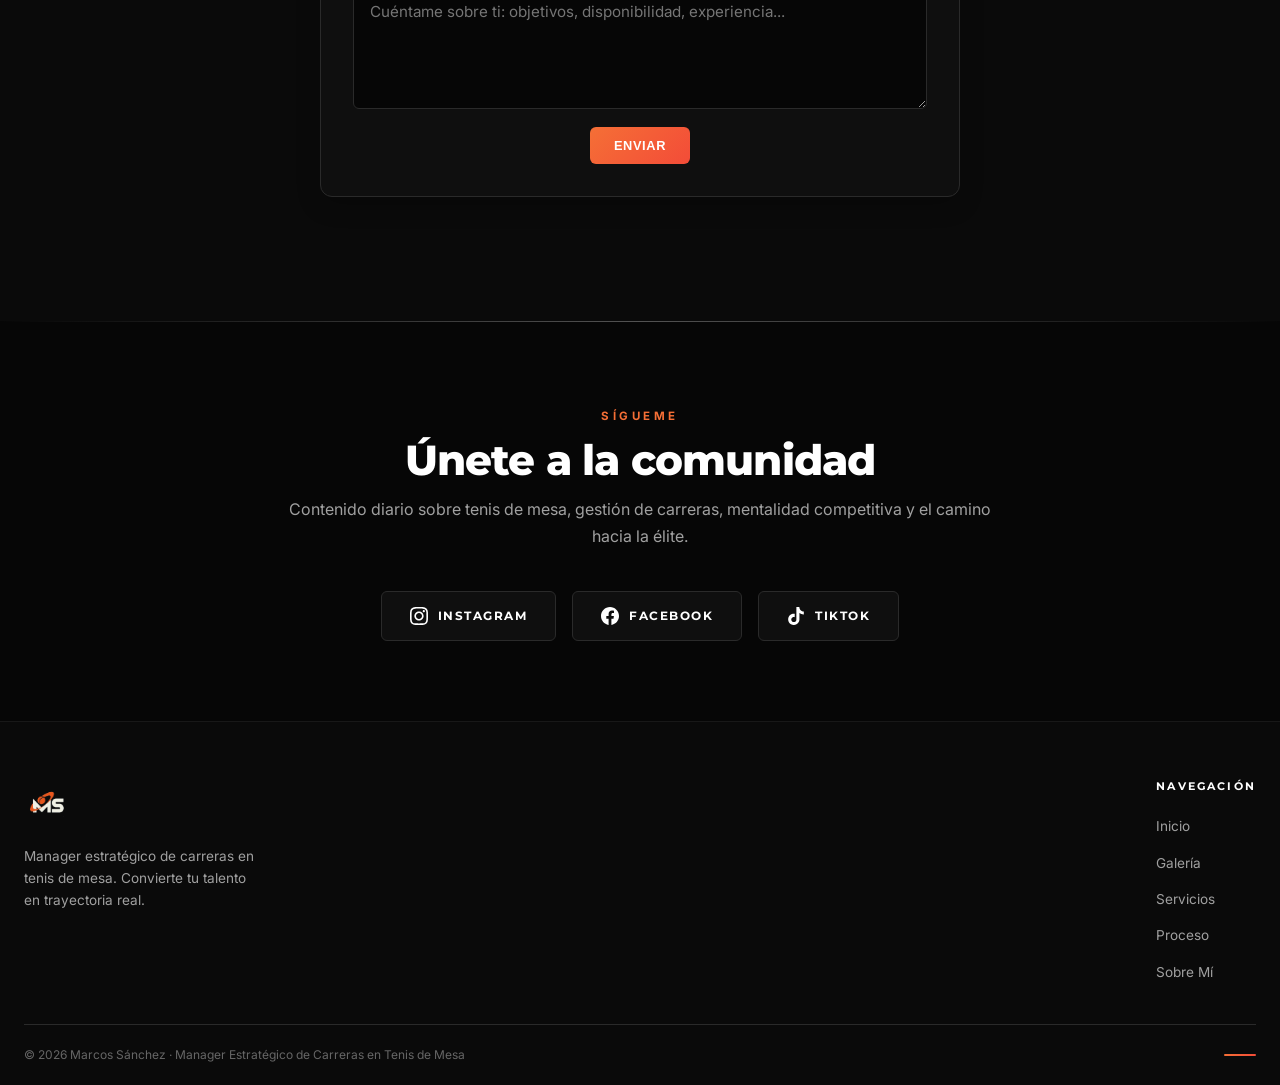
==== commit 770a169c: "Actualizar formulario y agregar nuevas imágenes - Mejorar y expandir el contenido de la página de fi" ====
--- a/fichajes.html
+++ b/fichajes.html
@@ -255,6 +255,121 @@
       line-height: 1.75;
     }
 
+    /* Separador elegante */
+    .separador-elegante {
+      height: 160px;
+      background: linear-gradient(180deg, var(--bg) 0%, transparent 50%, var(--bg) 100%);
+      position: relative;
+      display: flex;
+      align-items: center;
+      justify-content: center;
+    }
+
+    .separador-elegante::before {
+      content: '';
+      position: absolute;
+      width: 100px;
+      height: 2px;
+      background: linear-gradient(90deg, transparent, var(--accent), transparent);
+      top: 50%;
+      transform: translateY(-50%);
+    }
+
+    .separador-elegante::after {
+      content: '';
+      position: absolute;
+      width: 8px;
+      height: 8px;
+      background: var(--accent);
+      border-radius: 50%;
+      top: 50%;
+      left: 50%;
+      transform: translate(-50%, -50%);
+      z-index: 1;
+    }
+
+    /* Testimonios */
+    .testimonios { background: var(--bg); }
+
+    .testimonios__grid {
+      display: grid;
+      grid-template-columns: repeat(3, 1fr);
+      gap: 40px;
+      margin-top: 60px;
+    }
+
+    .testimonio-card {
+      background: var(--bg-card);
+      border: 1px solid var(--border);
+      border-radius: var(--radius-lg);
+      overflow: hidden;
+      transition: all var(--transition);
+      display: flex;
+      flex-direction: column;
+    }
+
+    .testimonio-card:hover {
+      border-color: var(--accent);
+      box-shadow: 0 20px 48px rgba(245, 111, 54, 0.15);
+      transform: translateY(-8px);
+    }
+
+    .testimonio-card__img {
+      width: 100%;
+      height: 300px;
+      overflow: hidden;
+      background: linear-gradient(135deg, rgba(245,111,54,0.1), rgba(245,111,54,0.05));
+    }
+
+    .testimonio-card__img img {
+      width: 100%;
+      height: 100%;
+      object-fit: cover;
+      transition: transform var(--transition);
+    }
+
+    .testimonio-card:hover .testimonio-card__img img {
+      transform: scale(1.05);
+    }
+
+    .testimonio-card__content {
+      padding: 32px 24px;
+      flex-grow: 1;
+      display: flex;
+      flex-direction: column;
+    }
+
+    .testimonio-card__quote {
+      margin-bottom: 24px;
+      flex-grow: 1;
+    }
+
+    .testimonio-card__quote p {
+      font-size: 0.95rem;
+      line-height: 1.75;
+      color: var(--text);
+      font-style: italic;
+    }
+
+    .testimonio-card__name {
+      font-size: 1.1rem;
+      font-weight: 700;
+      color: var(--text);
+      margin-bottom: 6px;
+    }
+
+    .testimonio-card__level {
+      font-size: 0.85rem;
+      color: var(--accent);
+      font-weight: 600;
+      margin-bottom: 4px;
+    }
+
+    .testimonio-card__club {
+      font-size: 0.88rem;
+      color: var(--text-muted);
+    }
+
     /* Formulario CTA */
     .cta-formulario { background: var(--bg-section); }
 
@@ -383,6 +498,11 @@
       .timeline__grid::before {
         display: none;
       }
+
+      .testimonios__grid {
+        grid-template-columns: repeat(2, 1fr);
+        gap: 32px;
+      }
     }
 
     @media (max-width: 768px) {
@@ -446,6 +566,36 @@
       .formulario {
         padding: 24px;
       }
+
+      .testimonio-card__img {
+        height: 260px;
+      }
+
+      .testimonio-card__content {
+        padding: 20px 16px;
+      }
+
+      .testimonio-card__quote p {
+        font-size: 0.9rem;
+        line-height: 1.6;
+      }
+
+      .testimonio-card__name {
+        font-size: 1rem;
+      }
+
+      .testimonio-card__level {
+        font-size: 0.8rem;
+      }
+
+      .testimonio-card__club {
+        font-size: 0.82rem;
+      }
+
+      .testimonios__grid {
+        gap: 20px;
+        margin-top: 40px;
+      }
     }
 
     @media (max-width: 540px) {
@@ -484,6 +634,38 @@
       .formulario {
         gap: 14px;
       }
+
+      .testimonios__grid {
+        grid-template-columns: 1fr;
+        gap: 18px;
+        margin-top: 32px;
+      }
+
+      .testimonio-card {
+        border-radius: var(--radius-md);
+      }
+
+      .testimonio-card__img {
+        height: 280px;
+      }
+
+      .testimonio-card__content {
+        padding: 18px 14px;
+      }
+
+      .testimonio-card__quote p {
+        font-size: 0.88rem;
+        line-height: 1.55;
+      }
+
+      .testimonio-card__name {
+        font-size: 0.95rem;
+        margin-bottom: 4px;
+      }
+
+      .testimonio-card__quote {
+        margin-bottom: 16px;
+      }
     }
 
     @media (max-width: 380px) {
@@ -499,6 +681,34 @@
 
       .cta-formulario h2 {
         font-size: 1.25rem;
+      }
+
+      .testimonio-card__img {
+        height: 260px;
+      }
+
+      .testimonio-card__content {
+        padding: 16px 12px;
+      }
+
+      .testimonio-card__quote p {
+        font-size: 0.85rem;
+      }
+
+      .testimonio-card__name {
+        font-size: 0.9rem;
+      }
+
+      .testimonio-card__level {
+        font-size: 0.75rem;
+      }
+
+      .testimonio-card__club {
+        font-size: 0.78rem;
+      }
+
+      .testimonios__grid {
+        gap: 14px;
       }
     }
   </style>
@@ -546,7 +756,7 @@
         Llevo años dentro del tenis de mesa — como jugador y como manager — y eso me ha dado algo que no se compra: confianza y relación directa con clubes y ligas de toda España. Sé cómo funciona el circuito por dentro y sé exactamente dónde encaja cada jugador.
       </p>
       <p class="hero-fichajes__desc reveal reveal-delay-2" style="margin-bottom: 0; color: var(--text); font-weight: 500;">
-        Si quieres dar el salto a un equipo competitivo, no tienes que llamar a puertas a ciegas. Yo ya sé cuáles abrir.
+        Si quieres dar el salto a un equipo competitivo, no tienes que ir a ciegas<br><span style="color: var(--accent);">Te acompaño</span>
       </p>
     </div>
   </section>
@@ -617,6 +827,63 @@
         </div>
         <div class="flujo__img reveal reveal-delay-2">
           <img src="img/magnific_jugador-joven-1722-en-acc_2953480872.png" alt="Jugador en acción" loading="lazy">
+        </div>
+      </div>
+    </div>
+  </section>
+
+  <!-- ══ SEPARADOR ════════════════════════════════════════ -->
+  <div class="separador-elegante"></div>
+
+  <!-- ══ TESTIMONIOS ═════════════════════════════════════ -->
+  <section class="testimonios" id="testimonios">
+    <div class="container">
+      <div class="section-header center reveal">
+        <span class="label">Historias reales</span>
+        <h2 class="underline-accent">Fichajes conseguidos</h2>
+        <p>Atletas que confiaron en mi trabajo y hoy compiten en equipos competitivos de toda España.</p>
+      </div>
+      <div class="testimonios__grid">
+        <div class="testimonio-card reveal reveal-delay-1">
+          <div class="testimonio-card__img">
+            <img src="img/Image_vyvpt5vyvpt5vyvp.png" alt="Rosalba Aguiar" loading="lazy">
+          </div>
+          <div class="testimonio-card__content">
+            <div class="testimonio-card__quote">
+              <p>"Yo jugaba a nivel local, pero no sabía cómo entrar en el circuito federado. Marcos me abrió la puerta a Alcobendas — ahora compito a otro nivel."</p>
+            </div>
+            <h3 class="testimonio-card__name">Rosalba Aguiar</h3>
+            <p class="testimonio-card__level">Amateur → Regional</p>
+            <p class="testimonio-card__club">Alcobendas TM</p>
+          </div>
+        </div>
+
+        <div class="testimonio-card reveal reveal-delay-2">
+          <div class="testimonio-card__img">
+            <img src="img/Gemini_Generated_Image_edbriqedbriqedbr.png" alt="Rene Méndez" loading="lazy">
+          </div>
+          <div class="testimonio-card__content">
+            <div class="testimonio-card__quote">
+              <p>"Competir en Primera División Nacional era el objetivo. Marcos cerró todo en el Altiplano y me permitió enfocarse solo en entrenar. Eso marca la diferencia."</p>
+            </div>
+            <h3 class="testimonio-card__name">Rene Méndez</h3>
+            <p class="testimonio-card__level">Primera División Nacional</p>
+            <p class="testimonio-card__club">C.T.M Altiplano</p>
+          </div>
+        </div>
+
+        <div class="testimonio-card reveal reveal-delay-3">
+          <div class="testimonio-card__img">
+            <img src="img/magnific_photo-a-19yearold-black-f_2984623695.png" alt="Estela Crespo" loading="lazy">
+          </div>
+          <div class="testimonio-card__content">
+            <div class="testimonio-card__quote">
+              <p>"El salto a División de Honor parecía imposible. Pero Marcos vio en mí lo que yo no veía. Hoy compito en la élite del tenis de mesa español."</p>
+            </div>
+            <h3 class="testimonio-card__name">Estela Crespo</h3>
+            <p class="testimonio-card__level">Regional → División de Honor</p>
+            <p class="testimonio-card__club">Club TM Corverastur</p>
+          </div>
         </div>
       </div>
     </div>
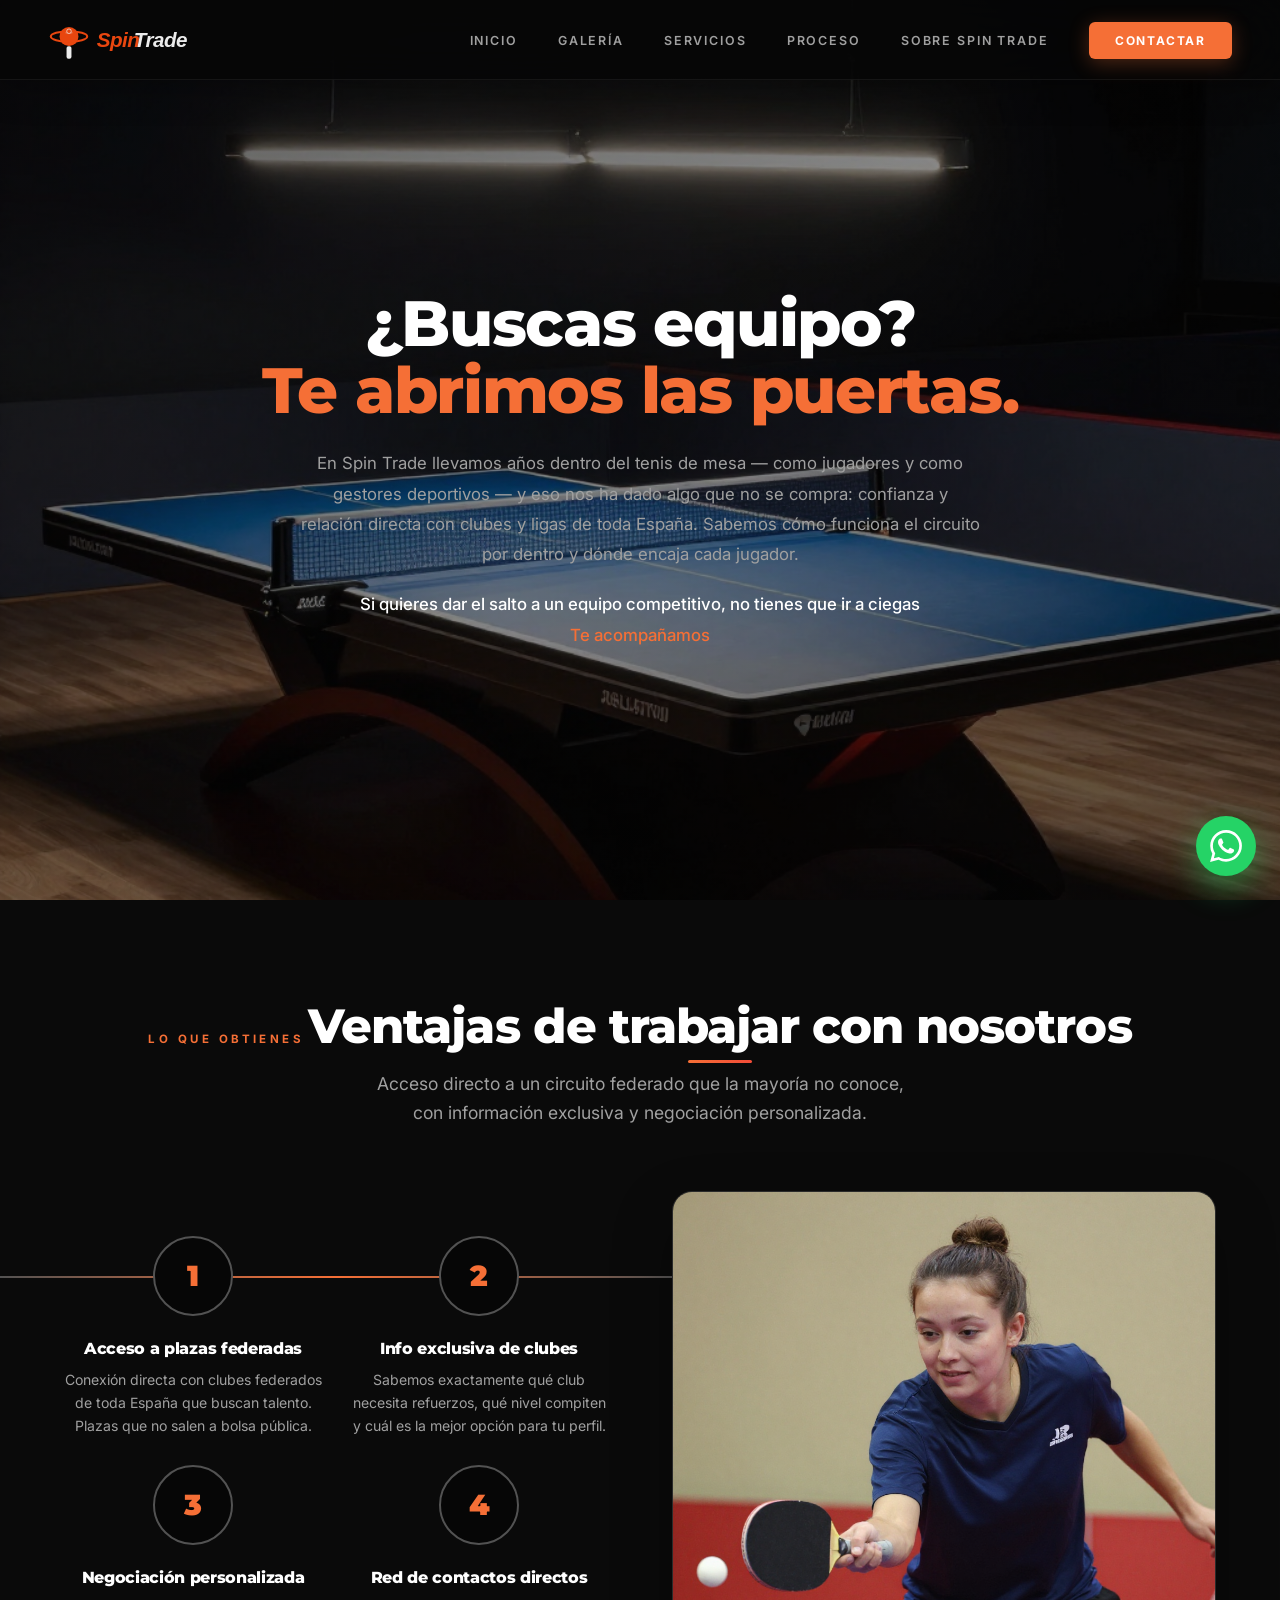
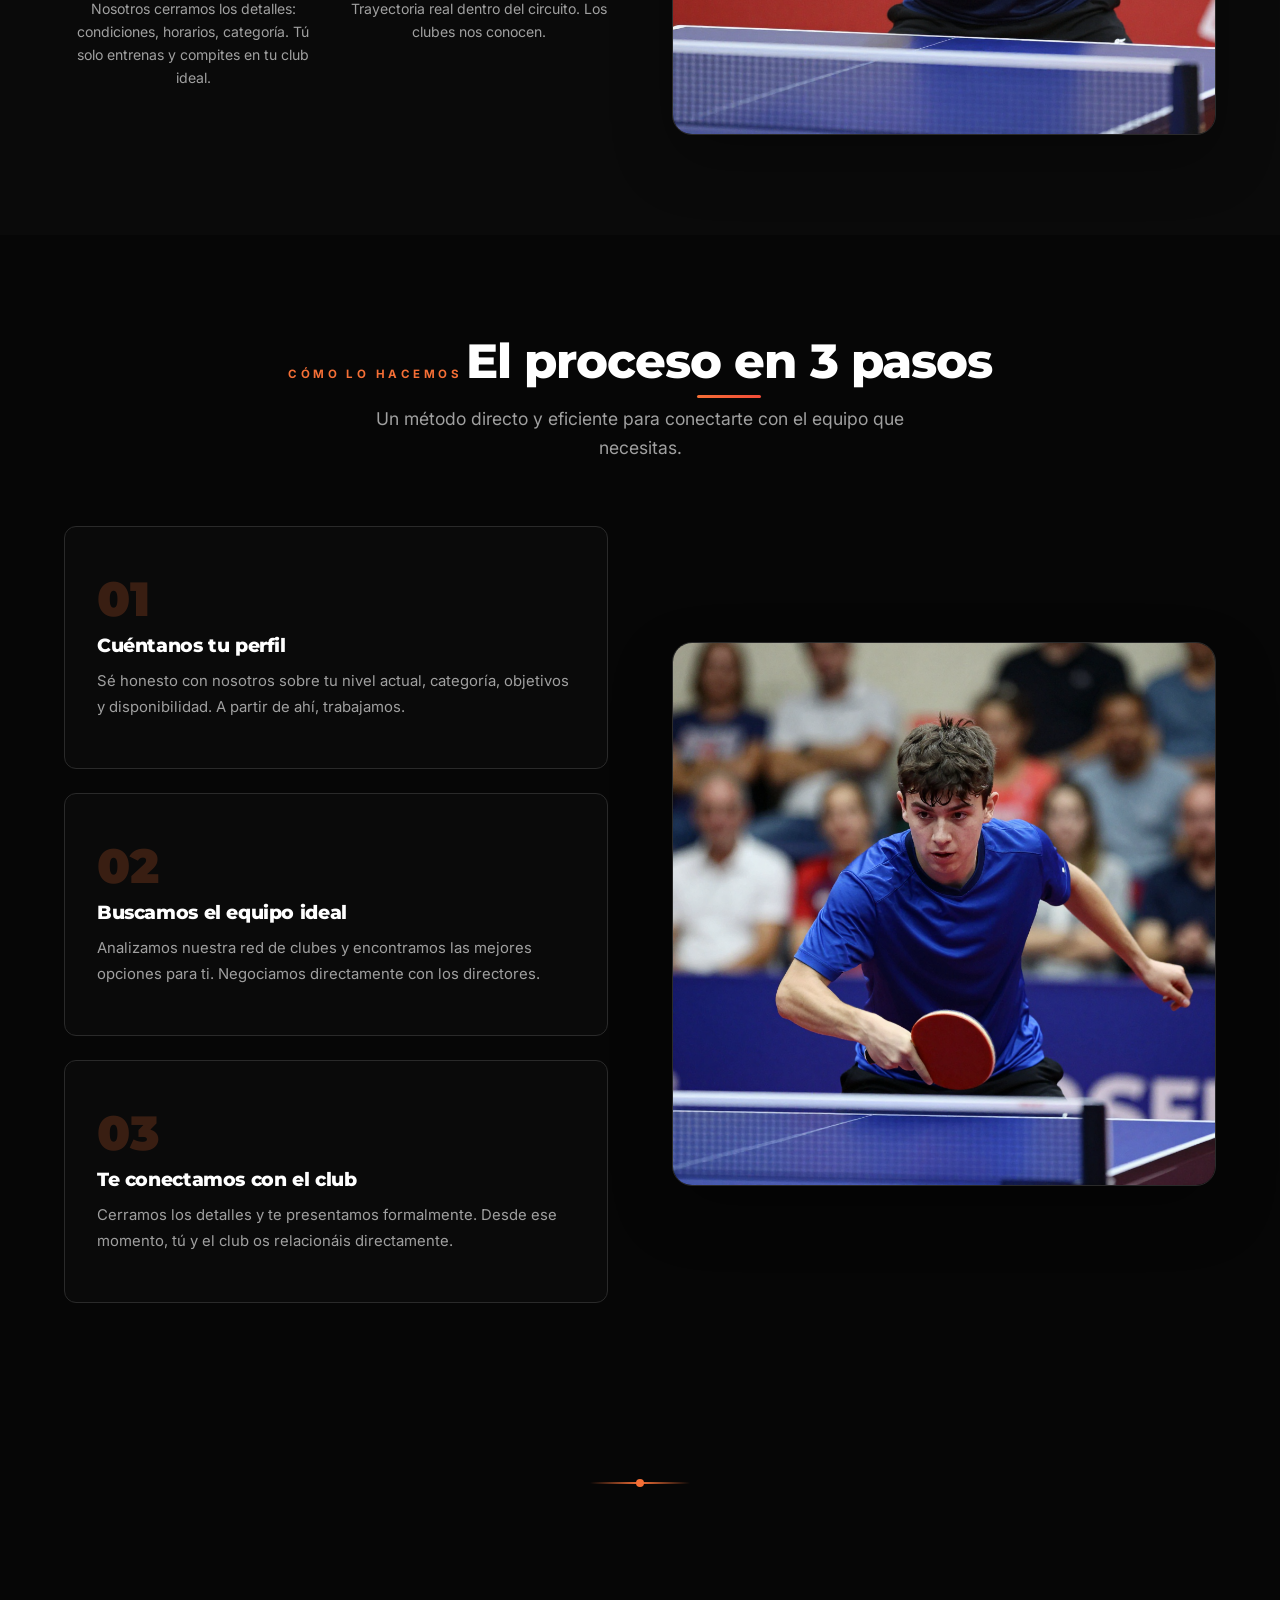
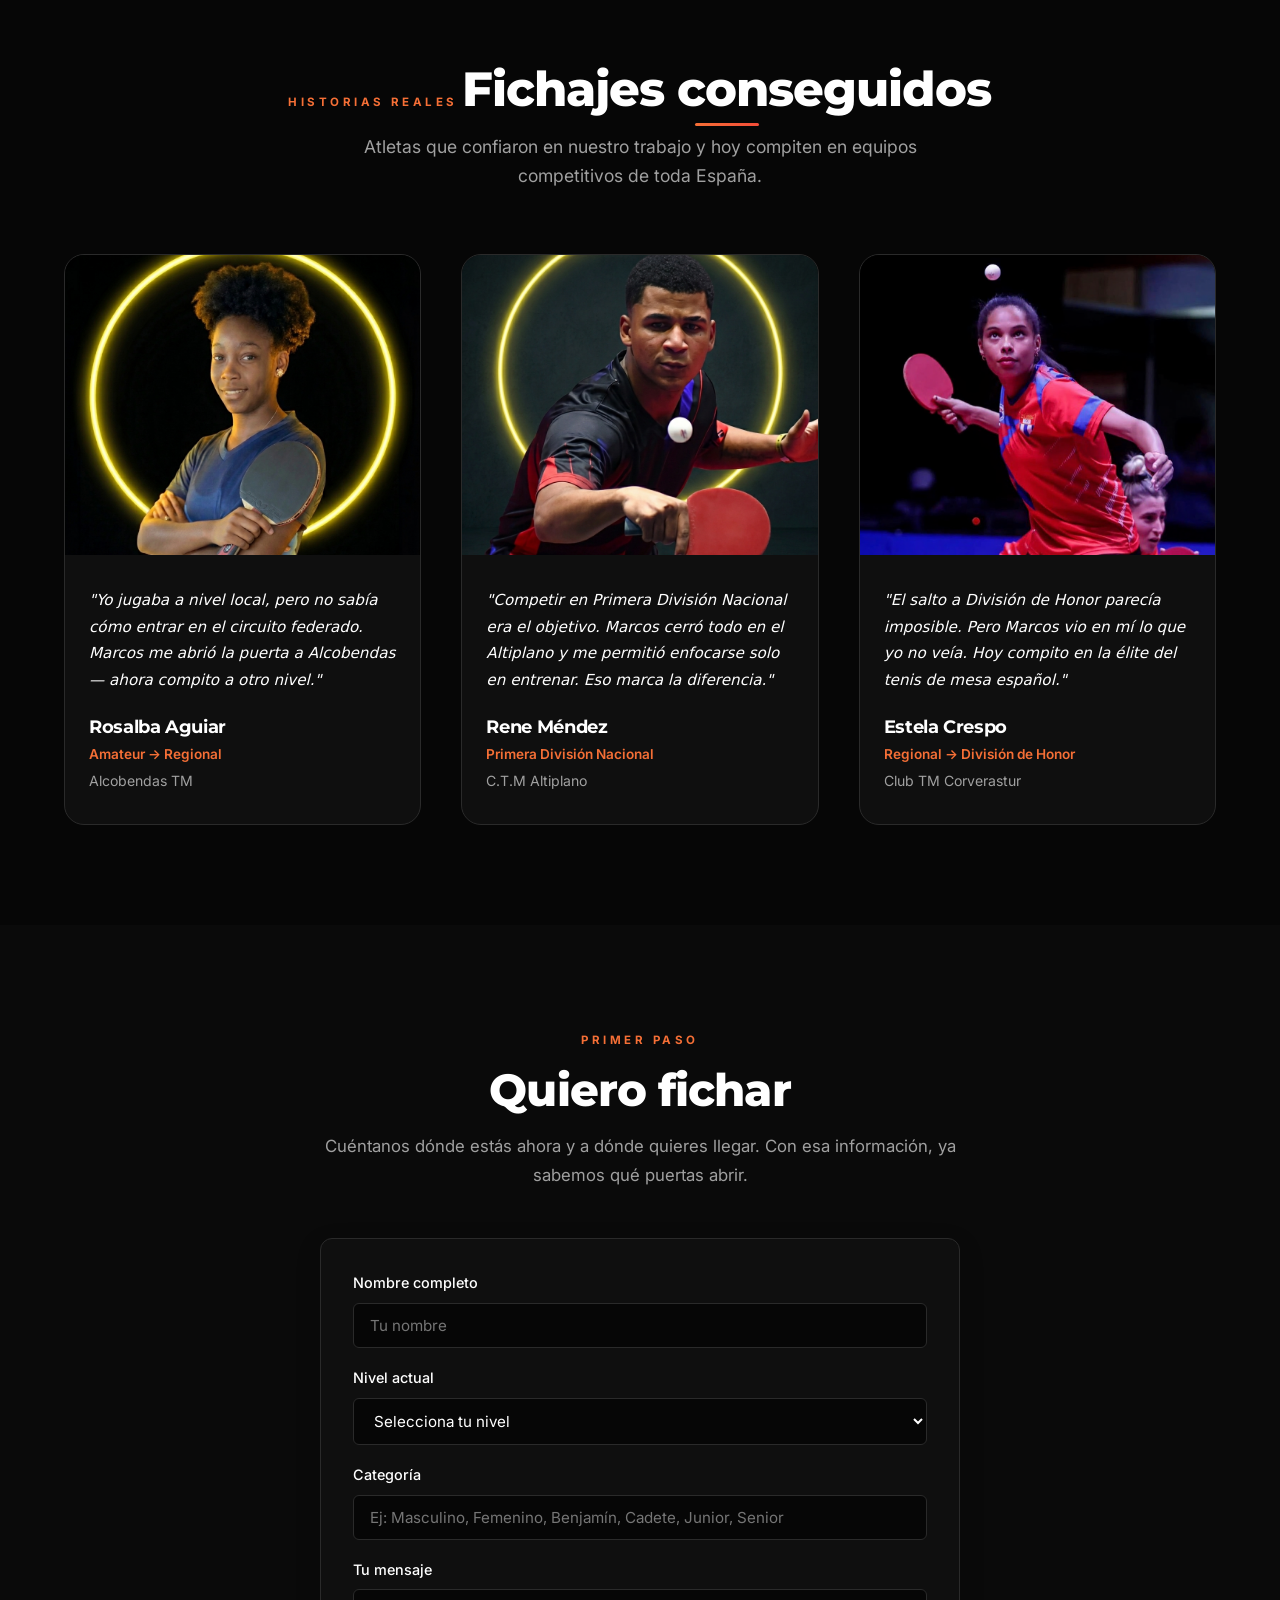
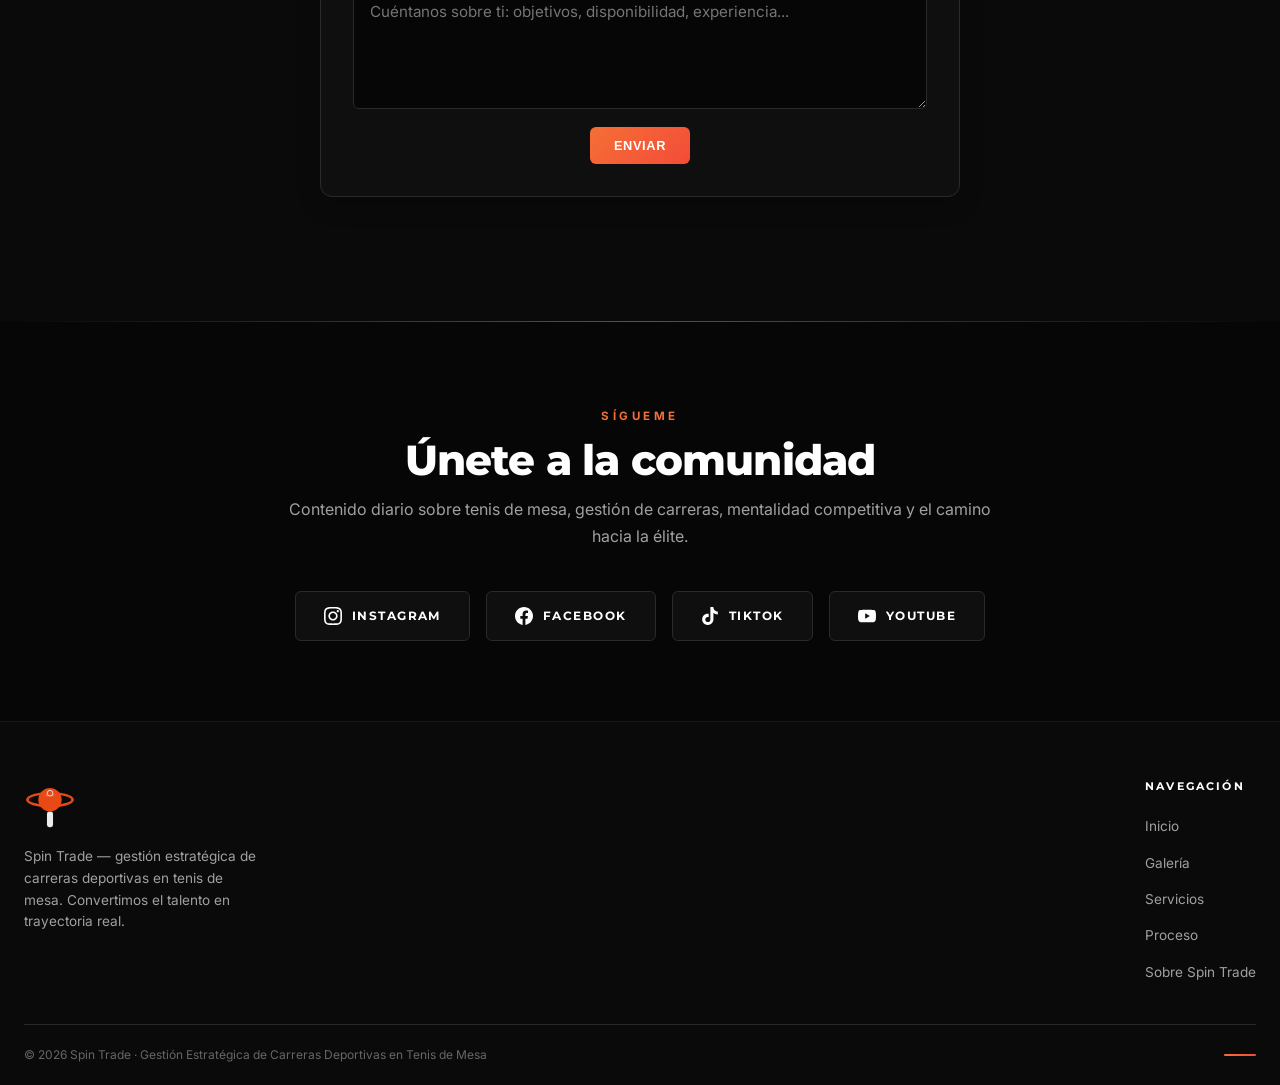
==== commit 2f239b6c: "Rebrand a Spin Trade y nuevo carrusel de videos - Cambio de identidad de marca: Marcos Sanchez -> Sp" ====
--- a/fichajes.html
+++ b/fichajes.html
@@ -3,7 +3,7 @@
 <head>
   <meta charset="UTF-8">
   <meta name="viewport" content="width=device-width, initial-scale=1.0">
-  <title>Servicio de Fichajes | Marcos Sánchez — Manager Estratégico de Carreras</title>
+  <title>Servicio de Fichajes | Spin Trade — Gestión Estratégica de Carreras Deportivas</title>
   <meta name="description" content="Servicio de intermediación de fichajes: conecta con clubes competitivos y equipos federados en España. Negocia tu entrada al circuito con asesoría estratégica.">
   <link rel="stylesheet" href="css/main.css">
   <style>
@@ -30,7 +30,7 @@
       height: 100%;
       object-fit: cover;
       object-position: center 30%;
-      opacity: 0.5;
+      opacity: 0.72;
     }
 
     .hero-fichajes__bg::after {
@@ -39,9 +39,9 @@
       inset: 0;
       background: linear-gradient(
         135deg,
-        rgba(6,6,6,0.70) 0%,
-        rgba(6,6,6,0.45) 50%,
-        rgba(6,6,6,0.65) 100%
+        rgba(6,6,6,0.50) 0%,
+        rgba(6,6,6,0.25) 50%,
+        rgba(6,6,6,0.45) 100%
       );
     }
 
@@ -718,13 +718,13 @@
   <!-- ══ NAV ═══════════════════════════════════════════════ -->
   <header class="nav">
     <div class="nav__inner">
-      <a href="index.html" class="nav__logo"><img src="img/logo-nav.png" alt="Marcos Sánchez"></a>
+      <a href="index.html" class="nav__logo"><img src="img/spin-trade-horizontal-dark.svg" alt="Spin Trade"></a>
       <ul class="nav__links">
         <li><a href="index.html">Inicio</a></li>
         <li><a href="index.html#galeria">Galería</a></li>
         <li><a href="index.html#servicios">Servicios</a></li>
         <li><a href="index.html#proceso">Proceso</a></li>
-        <li><a href="trayectoria.html">Sobre Mí</a></li>
+        <li><a href="trayectoria.html">Sobre Spin Trade</a></li>
         <li><a href="#contacto" class="nav__cta">Contactar</a></li>
       </ul>
       <button class="nav__hamburger" aria-label="Menú">
@@ -738,7 +738,7 @@
     <a href="index.html#galeria">Galería</a>
     <a href="index.html#servicios">Servicios</a>
     <a href="index.html#proceso">Proceso</a>
-    <a href="trayectoria.html">Sobre Mí</a>
+    <a href="trayectoria.html">Sobre Spin Trade</a>
     <a href="#contacto">Contactar</a>
   </nav>
 
@@ -750,13 +750,13 @@
     <div class="hero-fichajes__inner">
       <h1 class="hero-fichajes__title reveal">
         ¿Buscas equipo?<br>
-        <span>Te abro las puertas.</span>
+        <span>Te abrimos las puertas.</span>
       </h1>
       <p class="hero-fichajes__desc hero-fichajes__desc-long reveal reveal-delay-1">
-        Llevo años dentro del tenis de mesa — como jugador y como manager — y eso me ha dado algo que no se compra: confianza y relación directa con clubes y ligas de toda España. Sé cómo funciona el circuito por dentro y sé exactamente dónde encaja cada jugador.
+        En Spin Trade llevamos años dentro del tenis de mesa — como jugadores y como gestores deportivos — y eso nos ha dado algo que no se compra: confianza y relación directa con clubes y ligas de toda España. Sabemos cómo funciona el circuito por dentro y dónde encaja cada jugador.
       </p>
       <p class="hero-fichajes__desc reveal reveal-delay-2" style="margin-bottom: 0; color: var(--text); font-weight: 500;">
-        Si quieres dar el salto a un equipo competitivo, no tienes que ir a ciegas<br><span style="color: var(--accent);">Te acompaño</span>
+        Si quieres dar el salto a un equipo competitivo, no tienes que ir a ciegas<br><span style="color: var(--accent);">Te acompañamos</span>
       </p>
     </div>
   </section>
@@ -766,7 +766,7 @@
     <div class="container">
       <div class="section-header center reveal">
         <span class="label">Lo que obtienes</span>
-        <h2 class="underline-accent">Ventajas de trabajar conmigo</h2>
+        <h2 class="underline-accent">Ventajas de trabajar con nosotros</h2>
         <p>Acceso directo a un circuito federado que la mayoría no conoce, con información exclusiva y negociación personalizada.</p>
       </div>
       <div class="timeline__contenido">
@@ -779,17 +779,17 @@
         <div class="timeline__point reveal reveal-delay-2">
           <div class="timeline__circle">2</div>
           <h3>Info exclusiva de clubes</h3>
-          <p>Sé exactamente qué club necesita refuerzos, qué nivel compiten y cuál es la mejor opción para tu perfil.</p>
+          <p>Sabemos exactamente qué club necesita refuerzos, qué nivel compiten y cuál es la mejor opción para tu perfil.</p>
         </div>
         <div class="timeline__point reveal reveal-delay-3">
           <div class="timeline__circle">3</div>
           <h3>Negociación personalizada</h3>
-          <p>Yo cierro los detalles: condiciones, horarios, categoría. Tú solo entrenas y compites en tu club ideal.</p>
+          <p>Nosotros cerramos los detalles: condiciones, horarios, categoría. Tú solo entrenas y compites en tu club ideal.</p>
         </div>
         <div class="timeline__point reveal reveal-delay-4">
           <div class="timeline__circle">4</div>
           <h3>Red de contactos directos</h3>
-          <p>Trayectoria real dentro del circuito. Los clubes me conocen.</p>
+          <p>Trayectoria real dentro del circuito. Los clubes nos conocen.</p>
         </div>
         </div>
         <div class="timeline__img reveal reveal-delay-2">
@@ -812,17 +812,17 @@
           <div class="paso-flujo reveal reveal-delay-1">
             <div class="paso-flujo__num">01</div>
             <h3>Cuéntanos tu perfil</h3>
-            <p>Me debes ser honesto sobre tu nivel actual, categoría, objetivos y disponibilidad. A partir de ahí, trabajo.</p>
+            <p>Sé honesto con nosotros sobre tu nivel actual, categoría, objetivos y disponibilidad. A partir de ahí, trabajamos.</p>
           </div>
           <div class="paso-flujo reveal reveal-delay-2">
             <div class="paso-flujo__num">02</div>
             <h3>Buscamos el equipo ideal</h3>
-            <p>Analizo mi red de clubes y encuentro las mejores opciones para ti. Negoció directamente con los directores.</p>
+            <p>Analizamos nuestra red de clubes y encontramos las mejores opciones para ti. Negociamos directamente con los directores.</p>
           </div>
           <div class="paso-flujo reveal reveal-delay-3">
             <div class="paso-flujo__num">03</div>
             <h3>Te conectamos con el club</h3>
-            <p>Cierro los detalles y te presento formalmente. Desde ese momento, tú y el club os relacionáis directamente.</p>
+            <p>Cerramos los detalles y te presentamos formalmente. Desde ese momento, tú y el club os relacionáis directamente.</p>
           </div>
         </div>
         <div class="flujo__img reveal reveal-delay-2">
@@ -841,7 +841,7 @@
       <div class="section-header center reveal">
         <span class="label">Historias reales</span>
         <h2 class="underline-accent">Fichajes conseguidos</h2>
-        <p>Atletas que confiaron en mi trabajo y hoy compiten en equipos competitivos de toda España.</p>
+        <p>Atletas que confiaron en nuestro trabajo y hoy compiten en equipos competitivos de toda España.</p>
       </div>
       <div class="testimonios__grid">
         <div class="testimonio-card reveal reveal-delay-1">
@@ -896,7 +896,7 @@
         <span class="label">Primer paso</span>
         <h2>Quiero fichar</h2>
         <p class="cta-formulario__desc">
-          Cuéntame dónde estás ahora y a dónde quieres llegar. Con esa información, ya sé qué puertas abrir.
+          Cuéntanos dónde estás ahora y a dónde quieres llegar. Con esa información, ya sabemos qué puertas abrir.
         </p>
 
         <form class="formulario" id="formFichajes">
@@ -924,7 +924,7 @@
 
           <div class="form-group">
             <label for="mensaje">Tu mensaje</label>
-            <textarea id="mensaje" name="mensaje" placeholder="Cuéntame sobre ti: objetivos, disponibilidad, experiencia..." required></textarea>
+            <textarea id="mensaje" name="mensaje" placeholder="Cuéntanos sobre ti: objetivos, disponibilidad, experiencia..." required></textarea>
           </div>
 
           <button type="submit" class="formulario__btn">Enviar</button>
@@ -952,6 +952,10 @@
           <svg viewBox="0 0 24 24" fill="currentColor"><path d="M12.525.02c1.31-.02 2.61-.01 3.91-.02.08 1.53.63 3.09 1.75 4.17 1.12 1.11 2.7 1.62 4.24 1.79v4.03c-1.44-.05-2.89-.35-4.2-.97-.57-.26-1.1-.59-1.62-.93-.01 2.92.01 5.84-.02 8.75-.08 1.4-.54 2.79-1.35 3.94-1.31 1.92-3.58 3.17-5.91 3.21-1.43.08-2.86-.31-4.08-1.03-2.02-1.19-3.44-3.37-3.65-5.71-.02-.5-.03-1-.01-1.49.18-1.9 1.12-3.72 2.58-4.96 1.66-1.44 3.98-2.13 6.15-1.72.02 1.48-.04 2.96-.04 4.44-.99-.32-2.15-.23-3.02.37-.63.41-1.11 1.04-1.36 1.75-.21.51-.15 1.07-.14 1.61.24 1.64 1.82 3.02 3.5 2.87 1.12-.01 2.19-.66 2.77-1.61.19-.33.4-.67.41-1.06.1-1.79.06-3.57.07-5.36.01-4.03-.01-8.05.02-12.07z"/></svg>
           TikTok
         </a>
+        <a href="https://www.youtube.com/@MarcosSanchezTT" target="_blank" rel="noopener" class="red-btn red-btn--youtube">
+          <svg viewBox="0 0 24 24" fill="currentColor"><path d="M23.498 6.186a3.016 3.016 0 0 0-2.122-2.136C19.505 3.545 12 3.545 12 3.545s-7.505 0-9.377.505A3.017 3.017 0 0 0 .502 6.186C0 8.07 0 12 0 12s0 3.93.502 5.814a3.016 3.016 0 0 0 2.122 2.136c1.871.505 9.376.505 9.376.505s7.505 0 9.377-.505a3.015 3.015 0 0 0 2.122-2.136C24 15.93 24 12 24 12s0-3.93-.502-5.814zM9.545 15.568V8.432L15.818 12l-6.273 3.568z"/></svg>
+          YouTube
+        </a>
       </div>
     </div>
   </section>
@@ -961,9 +965,9 @@
     <div class="footer__top">
       <div class="footer__brand">
         <a href="index.html" class="footer__logo">
-          <img src="img/logo-nav.png" alt="Marcos Sánchez">
+          <img src="img/spin-trade-symbol-dark.svg" alt="Spin Trade">
         </a>
-        <p class="footer__tagline">Manager estratégico de carreras en tenis de mesa. Convierte tu talento en trayectoria real.</p>
+        <p class="footer__tagline">Spin Trade — gestión estratégica de carreras deportivas en tenis de mesa. Convertimos el talento en trayectoria real.</p>
       </div>
       <nav class="footer__nav">
         <div class="footer__nav-group">
@@ -973,24 +977,24 @@
             <li><a href="index.html#galeria">Galería</a></li>
             <li><a href="index.html#servicios">Servicios</a></li>
             <li><a href="index.html#proceso">Proceso</a></li>
-            <li><a href="trayectoria.html">Sobre Mí</a></li>
+            <li><a href="trayectoria.html">Sobre Spin Trade</a></li>
           </ul>
         </div>
       </nav>
     </div>
     <div class="footer__bottom">
-      <p class="footer__copy">© 2026 Marcos Sánchez · Manager Estratégico de Carreras en Tenis de Mesa</p>
+      <p class="footer__copy">© 2026 Spin Trade · Gestión Estratégica de Carreras Deportivas en Tenis de Mesa</p>
       <div class="footer__accent-line"></div>
     </div>
   </footer>
 
   <!-- ══ WHATSAPP FLOTANTE ════════════════════════════════ -->
-  <a href="https://wa.me/34614448067?text=Hola%20Marcos%2C%20me%20interesa%20saber%20m%C3%A1s%20sobre%20tus%20servicios"
+  <a href="https://wa.me/34614448067?text=Hola%20Spin%20Trade%2C%20me%20interesa%20saber%20m%C3%A1s%20sobre%20vuestros%20servicios"
      target="_blank" rel="noopener" class="wa-float" aria-label="Contactar por WhatsApp">
     <svg viewBox="0 0 24 24" aria-hidden="true">
       <path d="M.057 24l1.687-6.163a11.867 11.867 0 0 1-1.587-5.946C.16 5.335 5.495 0 12.05 0a11.817 11.817 0 0 1 8.413 3.488 11.824 11.824 0 0 1 3.48 8.414c-.003 6.557-5.338 11.892-11.893 11.892a11.9 11.9 0 0 1-5.688-1.448L.057 24zm6.597-3.807c1.676.995 3.276 1.591 5.392 1.592 5.448 0 9.886-4.434 9.889-9.885.002-5.462-4.415-9.89-9.881-9.892-5.452 0-9.887 4.434-9.889 9.884-.001 2.225.651 3.891 1.746 5.634l-.999 3.648 3.742-.981zm11.387-5.464c-.074-.124-.272-.198-.57-.347-.297-.149-1.758-.868-2.031-.967-.272-.099-.47-.149-.669.149-.198.297-.768.967-.941 1.165-.173.198-.347.223-.644.074-.297-.149-1.255-.462-2.39-1.475-.883-.788-1.48-1.761-1.653-2.059-.173-.297-.018-.458.13-.606.134-.133.297-.347.446-.521.151-.172.2-.296.3-.495.099-.198.05-.372-.025-.521-.075-.149-.669-1.611-.916-2.206-.242-.579-.487-.501-.669-.51l-.57-.01c-.198 0-.52.074-.792.372s-1.04 1.016-1.04 2.479 1.065 2.876 1.213 3.074c.149.198 2.095 3.2 5.076 4.487.709.306 1.263.489 1.694.626.712.226 1.36.194 1.872.118.571-.085 1.758-.719 2.006-1.413.248-.694.248-1.289.173-1.413z"/>
     </svg>
-    <span class="wa-float__tooltip">Escríbeme</span>
+    <span class="wa-float__tooltip">Escríbenos</span>
   </a>
 
   <script>
@@ -1002,7 +1006,7 @@
       const categoria = document.getElementById('categoria').value;
       const mensaje = document.getElementById('mensaje').value;
 
-      const whatsappMessage = `Hola Marcos, me interesa el servicio de fichajes.
+      const whatsappMessage = `Hola Spin Trade, me interesa el servicio de fichajes.
 
 Nombre: ${nombre}
 Nivel: ${nivel}
--- a/css/main.css
+++ b/css/main.css
@@ -162,7 +162,7 @@
 }
 
 .nav__logo img {
-  height: 58px;
+  height: 42px;
   width: auto;
   display: block;
   mix-blend-mode: screen;
@@ -597,6 +597,12 @@
     background: #010101;
     border-color: #69c9d0;
     box-shadow: 0 12px 32px rgba(105,201,208,0.2);
+  }
+
+  .red-btn--youtube:hover {
+    background: #ff0000;
+    border-color: transparent;
+    box-shadow: 0 12px 32px rgba(255,0,0,0.3);
   }
 }
 
@@ -1049,7 +1055,7 @@
 @media (max-width: 1024px) {
   section { padding: 80px 20px; }
   .nav { padding: 0 24px; height: 72px; }
-  .nav__logo img { height: 50px; }
+  .nav__logo img { height: 38px; }
   .nav__links { gap: 28px; }
   .nav__links a { font-size: 0.72rem; letter-spacing: 0.1em; }
 
@@ -1066,7 +1072,7 @@
   .nav__links, .nav__cta { display: none; }
   .nav__hamburger { display: flex; }
   .nav { padding: 0 20px; height: 64px; }
-  .nav__logo img { height: 48px; }
+  .nav__logo img { height: 36px; }
 
   html { scroll-padding-top: 64px; }
 
@@ -1146,7 +1152,7 @@
   section { padding: 48px 16px; }
 
   .nav { padding: 0 16px; height: 60px; }
-  .nav__logo img { height: 44px; }
+  .nav__logo img { height: 32px; }
   html { scroll-padding-top: 60px; }
   .nav__mobile { top: 60px; padding: 24px 22px; }
 
@@ -1188,8 +1194,325 @@
 
 /* Mobile S */
 @media (max-width: 380px) {
-  .nav__logo img { height: 40px; }
+  .nav__logo img { height: 30px; }
   .footer__nav { gap: 22px; }
   .stats-row { grid-template-columns: 1fr 1fr; }
   .stat-item__number { font-size: 1.4rem; }
 }
+
+/* ============================================================
+   YT CAROUSEL — Carrusel premium con peek lateral
+   ============================================================ */
+.yt-carousel {
+  background: var(--bg-section);
+  padding: 110px 0;
+  position: relative;
+  overflow: hidden;
+}
+
+.yt-carousel::before {
+  content: '';
+  position: absolute;
+  top: 0; left: 50%;
+  transform: translateX(-50%);
+  width: 1px; height: 64px;
+  background: linear-gradient(to bottom, var(--border-mid), transparent);
+}
+
+.yt-carousel__header {
+  max-width: 760px;
+  margin: 0 auto 56px;
+  padding: 0 24px;
+  text-align: center;
+}
+
+.yt-carousel__header h2 {
+  font-size: clamp(1.8rem, 4vw, 2.8rem);
+  margin: 12px 0 14px;
+}
+
+.yt-carousel__header p {
+  color: var(--text-muted);
+  font-size: 1rem;
+  line-height: 1.7;
+  margin: 0 auto 22px;
+}
+
+.yt-carousel__yt-link {
+  display: inline-flex;
+  align-items: center;
+  gap: 8px;
+  color: var(--accent);
+  font-size: 0.78rem;
+  font-weight: 700;
+  text-transform: uppercase;
+  letter-spacing: 0.2em;
+  text-decoration: none;
+  transition: color var(--transition), transform var(--transition);
+}
+
+.yt-carousel__yt-link:hover {
+  color: var(--accent-alt);
+  transform: translateX(2px);
+}
+
+/* Viewport contiene track + flechas absolutas */
+.yt-carousel__viewport {
+  position: relative;
+  width: 100%;
+  margin: 0 auto;
+}
+
+/* Track: flex horizontal, transforma con JS */
+.yt-carousel__track {
+  display: flex;
+  align-items: center;
+  will-change: transform;
+  transition: transform 0.7s cubic-bezier(0.65, 0, 0.35, 1);
+  padding: 24px 0;
+}
+
+/* Cada slide: ancho fijo por viewport (controlado vía variable) */
+.yt-carousel__slide {
+  flex: 0 0 var(--yt-slide-w, 60vw);
+  max-width: 880px;
+  padding: 0 16px;
+  box-sizing: border-box;
+  opacity: 0.32;
+  transform: scale(0.86);
+  transition: opacity 0.6s cubic-bezier(0.65, 0, 0.35, 1),
+              transform 0.6s cubic-bezier(0.65, 0, 0.35, 1);
+  pointer-events: none;
+}
+
+.yt-carousel__slide.is-active {
+  opacity: 1;
+  transform: scale(1);
+  pointer-events: auto;
+}
+
+/* Aria-hidden de slides no activos para lectores de pantalla */
+.yt-carousel__slide[aria-hidden="true"] .video-frame { pointer-events: none; }
+
+.video-frame {
+  position: relative;
+  width: 100%;
+  aspect-ratio: 16 / 9;
+  background: linear-gradient(135deg, #0d0d0d, #1a1a1a);
+  border: 1px solid var(--border);
+  border-radius: 20px;
+  overflow: hidden;
+  box-shadow: 0 18px 50px rgba(0, 0, 0, 0.5);
+  transition: border-color var(--transition), box-shadow var(--transition);
+}
+
+.yt-carousel__slide.is-active .video-frame {
+  border-color: rgba(245, 111, 54, 0.4);
+  box-shadow: 0 30px 70px rgba(0, 0, 0, 0.55),
+              0 0 0 1px rgba(245, 111, 54, 0.22),
+              0 20px 60px rgba(245, 111, 54, 0.12);
+}
+
+.video-frame::before {
+  content: '';
+  position: absolute;
+  inset: 0;
+  background:
+    radial-gradient(ellipse at center, transparent 55%, rgba(0,0,0,0.45) 100%);
+  pointer-events: none;
+  z-index: 2;
+  opacity: 0;
+  transition: opacity var(--transition);
+}
+
+.yt-carousel__slide:not(.is-active) .video-frame::before { opacity: 1; }
+
+.video-frame iframe,
+.video-frame__placeholder {
+  position: absolute;
+  inset: 0;
+  width: 100%;
+  height: 100%;
+  border: 0;
+  display: block;
+}
+
+.video-frame__placeholder {
+  background: #000;
+  display: flex;
+  align-items: center;
+  justify-content: center;
+  color: var(--text-muted);
+  font-size: 0.85rem;
+  letter-spacing: 0.1em;
+  text-transform: uppercase;
+}
+
+.video-meta {
+  margin-top: 22px;
+  padding: 0 6px;
+  text-align: left;
+}
+
+.video-meta__title {
+  font-size: 1.15rem;
+  margin-bottom: 6px;
+  line-height: 1.3;
+}
+
+.video-meta__desc {
+  color: var(--text-muted);
+  font-size: 0.92rem;
+  line-height: 1.6;
+  margin: 0;
+}
+
+/* Flechas */
+.yt-carousel__arrow {
+  position: absolute;
+  top: 50%;
+  transform: translateY(-50%);
+  z-index: 5;
+  width: 58px;
+  height: 58px;
+  border-radius: 50%;
+  background: rgba(15, 15, 15, 0.85);
+  border: 1px solid var(--border-mid);
+  color: var(--text);
+  display: flex;
+  align-items: center;
+  justify-content: center;
+  cursor: pointer;
+  backdrop-filter: blur(10px);
+  -webkit-backdrop-filter: blur(10px);
+  transition: all var(--transition);
+}
+
+.yt-carousel__arrow svg {
+  width: 22px;
+  height: 22px;
+  stroke: currentColor;
+  stroke-width: 2.2;
+  stroke-linecap: round;
+  stroke-linejoin: round;
+  fill: none;
+}
+
+.yt-carousel__arrow:hover,
+.yt-carousel__arrow:focus-visible {
+  background: var(--accent);
+  border-color: var(--accent);
+  color: #fff;
+  box-shadow: 0 12px 30px rgba(245, 111, 54, 0.35);
+  outline: none;
+  transform: translateY(-50%) scale(1.06);
+}
+
+.yt-carousel__arrow:active { transform: translateY(-50%) scale(0.98); }
+
+.yt-carousel__arrow:disabled {
+  opacity: 0.3;
+  cursor: not-allowed;
+  pointer-events: none;
+}
+
+.yt-carousel__arrow--prev { left: clamp(12px, 3vw, 48px); }
+.yt-carousel__arrow--next { right: clamp(12px, 3vw, 48px); }
+
+/* Indicadores (dots) */
+.yt-carousel__dots {
+  display: flex;
+  justify-content: center;
+  align-items: center;
+  gap: 10px;
+  margin-top: 40px;
+  padding: 0 24px;
+}
+
+.yt-carousel__dot {
+  width: 10px;
+  height: 10px;
+  border-radius: 50%;
+  background: var(--border-mid);
+  border: 0;
+  padding: 0;
+  cursor: pointer;
+  transition: background var(--transition), transform var(--transition), width var(--transition);
+}
+
+.yt-carousel__dot:hover { background: var(--text-muted); }
+
+.yt-carousel__dot.is-active {
+  background: var(--accent);
+  width: 32px;
+  border-radius: 6px;
+}
+
+.yt-carousel__dot:focus-visible {
+  outline: 2px solid var(--accent);
+  outline-offset: 3px;
+}
+
+.yt-carousel__counter {
+  font-family: 'Montserrat', sans-serif;
+  font-size: 0.78rem;
+  font-weight: 700;
+  letter-spacing: 0.2em;
+  color: var(--text-muted);
+  text-align: center;
+  margin-top: 18px;
+}
+
+.yt-carousel__counter span { color: var(--accent); }
+
+/* Responsive — sin saltos abruptos */
+@media (max-width: 1280px) {
+  .yt-carousel__slide { --yt-slide-w: 62vw; }
+}
+
+@media (max-width: 1023px) {
+  .yt-carousel { padding: 88px 0; }
+  .yt-carousel__slide { --yt-slide-w: 72vw; padding: 0 12px; }
+  .yt-carousel__arrow {
+    width: 50px; height: 50px;
+  }
+}
+
+@media (max-width: 767px) {
+  .yt-carousel { padding: 72px 0; }
+  .yt-carousel__header { margin-bottom: 40px; }
+  .yt-carousel__slide {
+    --yt-slide-w: 88vw;
+    padding: 0 8px;
+  }
+  .yt-carousel__slide:not(.is-active) {
+    opacity: 0;
+    transform: scale(0.92);
+  }
+  .yt-carousel__arrow {
+    width: 44px; height: 44px;
+  }
+  .yt-carousel__arrow--prev { left: 8px; }
+  .yt-carousel__arrow--next { right: 8px; }
+  .video-frame { border-radius: 14px; }
+  .video-meta__title { font-size: 1rem; }
+  .video-meta__desc { font-size: 0.85rem; }
+}
+
+@media (max-width: 480px) {
+  .yt-carousel { padding: 60px 0; }
+  .yt-carousel__slide { --yt-slide-w: 92vw; }
+  .yt-carousel__dots { margin-top: 32px; gap: 8px; }
+  .yt-carousel__dot { width: 8px; height: 8px; }
+  .yt-carousel__dot.is-active { width: 26px; }
+}
+
+@media (prefers-reduced-motion: reduce) {
+  .yt-carousel__track,
+  .yt-carousel__slide,
+  .yt-carousel__arrow,
+  .yt-carousel__dot,
+  .video-frame {
+    transition: none !important;
+  }
+}
